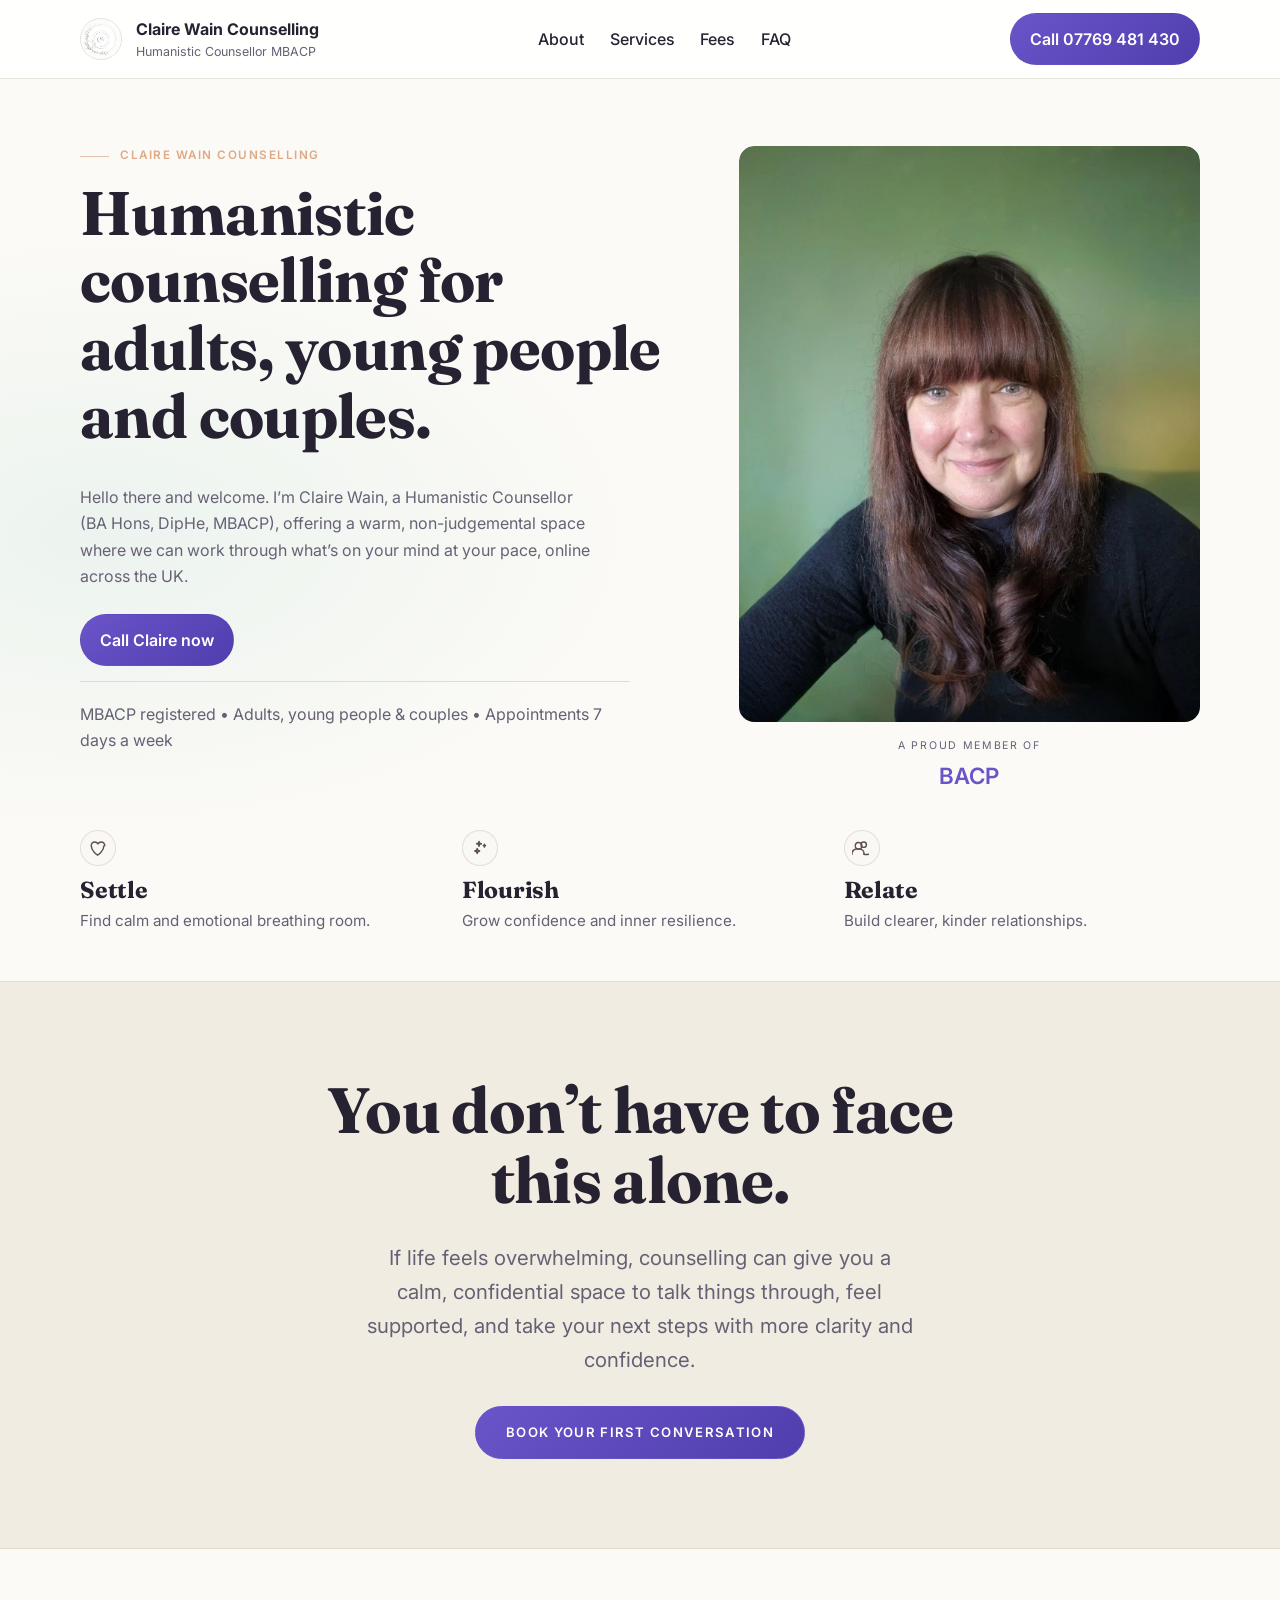
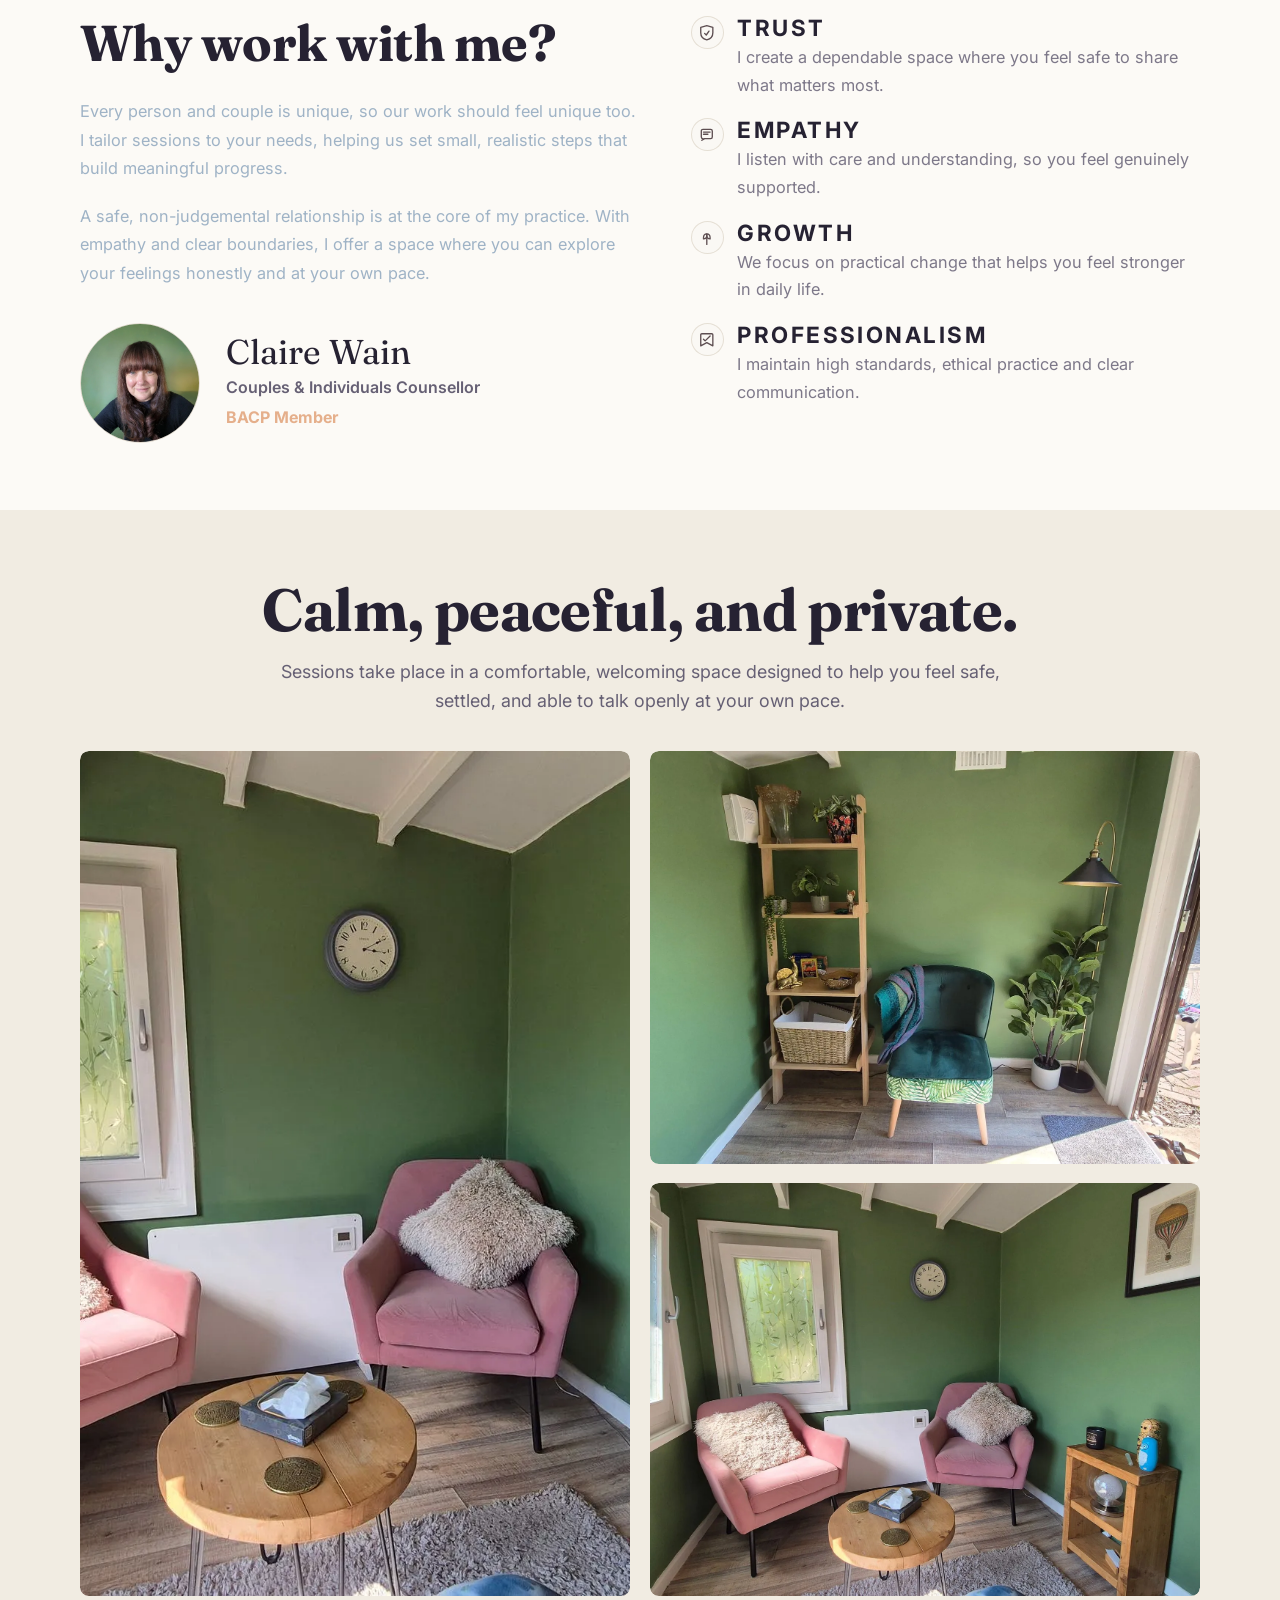
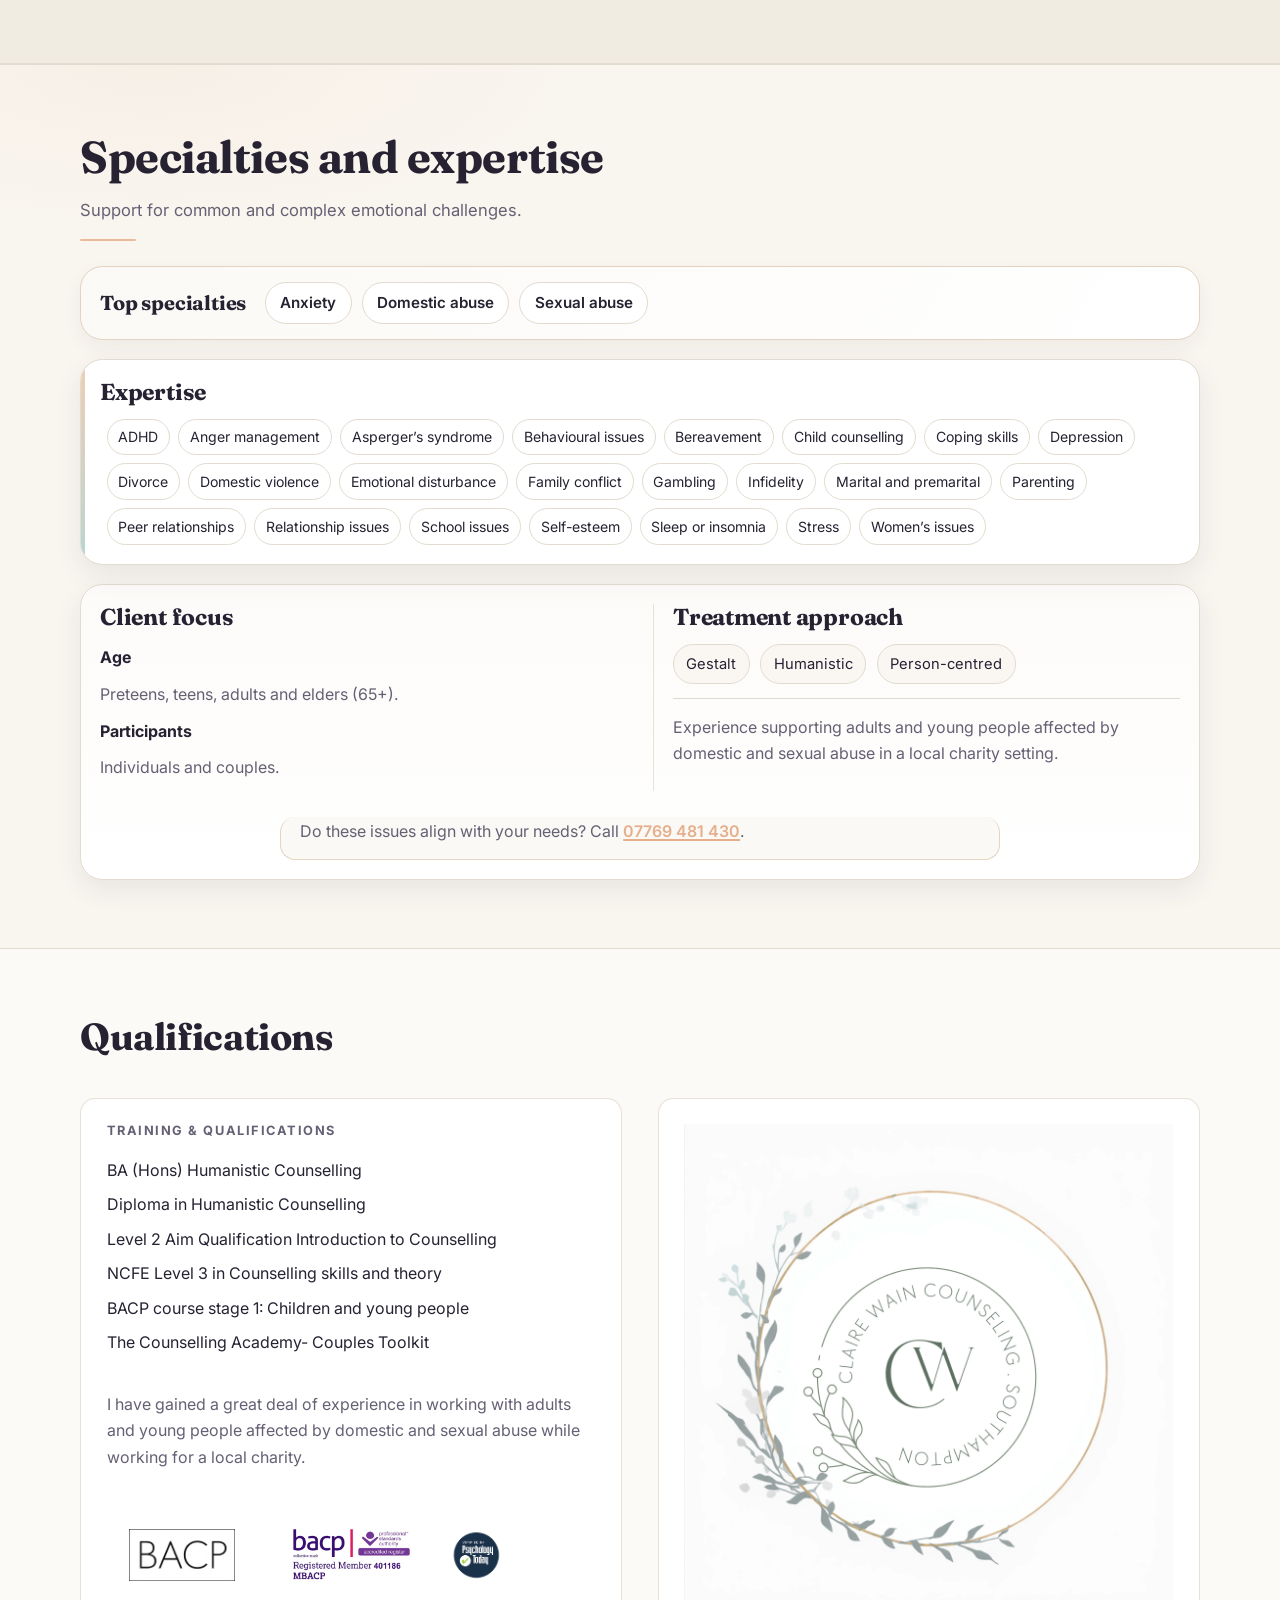
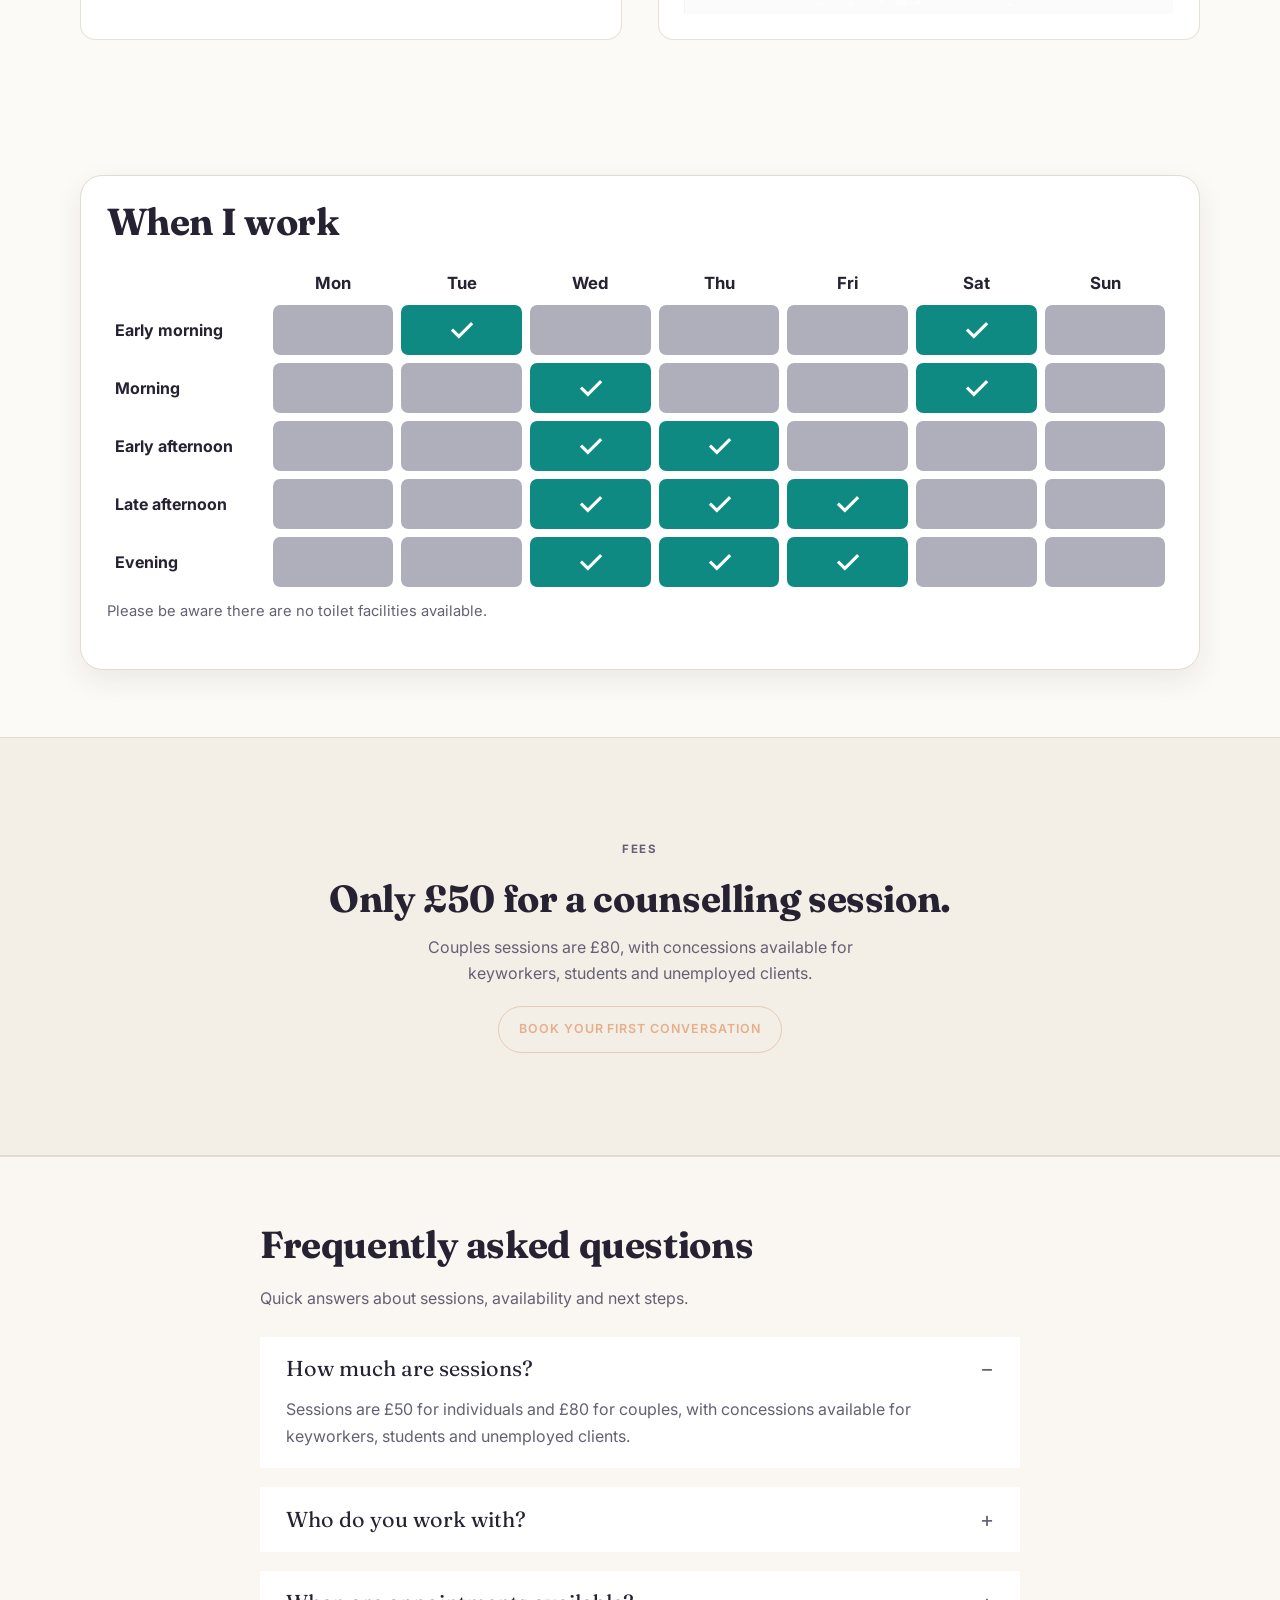
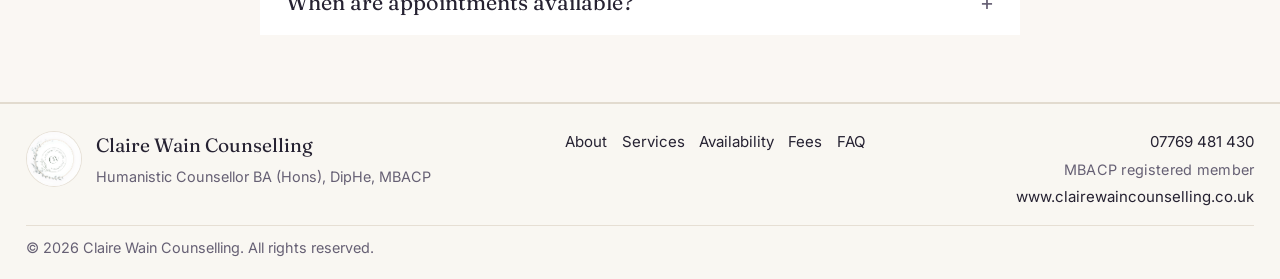
==== index.html @ 77586cdf "update" ====
<!doctype html>
<html lang="en-GB">
<head>
  <meta charset="UTF-8" />
  <meta name="viewport" content="width=device-width, initial-scale=1" />
  <title>Claire Wain Counselling | Humanistic Counsellor for Adults, Young People & Couples</title>
  <meta name="description" content="Professional humanistic counselling with Claire Wain MBACP. Support for anxiety, trauma, bereavement, relationships, domestic abuse, and young people. Call 07769 481 430." />
  <meta name="robots" content="index, follow, max-image-preview:large" />
  <link rel="canonical" href="https://www.clairewaincounselling.co.uk/" />
  <meta property="og:type" content="website" />
  <meta property="og:locale" content="en_GB" />
  <meta property="og:title" content="Claire Wain Counselling | Humanistic Counsellor" />
  <meta property="og:site_name" content="Claire Wain Counselling" />
  <meta property="og:description" content="Safe, compassionate counselling for individuals and couples. Flexible appointments available 7 days a week." />
  <meta property="og:url" content="https://www.clairewaincounselling.co.uk/" />
  <meta property="og:image" content="https://www.clairewaincounselling.co.uk/assets/images/claire-waine-counselling-logo.webp" />
  <meta property="og:image:secure_url" content="https://www.clairewaincounselling.co.uk/assets/images/claire-waine-counselling-logo.webp" />
  <meta property="og:image:type" content="image/webp" />
  <meta property="og:image:width" content="800" />
  <meta property="og:image:height" content="800" />
  <meta property="og:image:alt" content="Claire Wain Counselling logo" />
  <meta name="twitter:card" content="summary_large_image" />
  <meta name="twitter:title" content="Claire Wain Counselling | Humanistic Counsellor" />
  <meta name="twitter:description" content="Safe, compassionate counselling for individuals and couples. Flexible appointments available 7 days a week." />
  <meta name="twitter:image" content="https://www.clairewaincounselling.co.uk/assets/images/claire-waine-counselling-logo.webp" />
  <meta name="twitter:image:alt" content="Claire Wain Counselling logo" />
  <meta name="theme-color" content="#6a54c9" />
  <link rel="apple-touch-icon" sizes="180x180" href="assets/favicons/apple-touch-icon.png" />
  <link rel="icon" type="image/png" sizes="32x32" href="assets/favicons/favicon-32x32.png" />
  <link rel="icon" type="image/png" sizes="16x16" href="assets/favicons/favicon-16x16.png" />
  <link rel="icon" href="assets/favicons/favicon.ico" />
  <link rel="manifest" href="assets/favicons/site.webmanifest" />
  <link rel="preconnect" href="https://fonts.googleapis.com" />
  <link rel="preconnect" href="https://fonts.gstatic.com" crossorigin />
  <link href="https://fonts.googleapis.com/css2?family=Fraunces:opsz,wght@9..144,500;9..144,700&family=Inter:wght@400;500;600;700&display=swap" rel="stylesheet" />
  <link rel="stylesheet" href="styles.css?v=20260302-2" />
</head>
<body>
  <a class="skip-link" href="#main">Skip to content</a>

  <header class="site-header" id="top">
    <div class="container nav-wrap">
      <a class="brand" href="#top" aria-label="Claire Wain Counselling home">
        <img
          class="brand-mark brand-mark-image"
          src="assets/images/claire-waine-counselling-logo.webp"
          alt=""
          aria-hidden="true"
          width="42"
          height="42"
          loading="eager"
          decoding="async"
        />
        <span>
          <strong>Claire Wain Counselling</strong>
          <small>Humanistic Counsellor MBACP</small>
        </span>
      </a>

      <nav aria-label="Primary">
        <ul class="nav-list">
          <li><a href="#about">About</a></li>
          <li><a href="#services">Services</a></li>
          <li><a href="#fees">Fees</a></li>
          <li><a href="#faq">FAQ</a></li>
        </ul>
      </nav>

      <a class="btn btn-primary header-cta" href="tel:07769481430">Call 07769 481 430</a>
    </div>
  </header>

  <main id="main">
    <section class="hero">
      <div class="container">
        <div class="hero-shell">
          <div class="hero-content">
            <p class="hero-kicker">Claire Wain Counselling</p>
            <h1>Humanistic counselling for adults, young people and couples.</h1>
            <p class="hero-copy">
              <span class="hero-copy-full">Hello there and welcome. I’m Claire Wain, a Humanistic Counsellor (BA Hons, DipHe, MBACP),
              offering a warm, non-judgemental space where we can work through what’s on your mind at your pace, online across the UK.</span>
              <span class="hero-copy-mobile">Warm, non-judgemental counselling for adults, young people and couples, online across the UK.</span>
            </p>
            <div class="hero-cta">
              <a class="btn btn-primary" href="tel:07769481430">Call Claire now</a>
            </div>
            <p class="hero-summary">
              <span class="hero-summary-full">MBACP registered • Adults, young people & couples • Appointments 7 days a week</span>
              <span class="hero-summary-mobile">MBACP registered • Appointments 7 days a week</span>
            </p>
          </div>

          <aside class="hero-visual" aria-label="Counselling room">
            <img
              class="hero-bg-image"
              src="assets/images/claire-waine-counselling-headshot.webp"
              alt="Claire Wain, Humanistic Counsellor"
              width="720"
              height="900"
              loading="eager"
              fetchpriority="high"
            />
            <div class="hero-member">
              <p class="hero-member-label">A proud member of</p>
              <p class="hero-member-name">BACP</p>
            </div>
          </aside>
        </div>
        <ul class="hero-values" aria-label="Counselling outcomes">
          <li>
            <span class="value-icon" aria-hidden="true">
              <svg viewBox="0 0 24 24" role="presentation" focusable="false">
                <path d="M21 8.25c0-2.485-2.015-4.5-4.5-4.5-1.74 0-3.248.995-4 2.444A4.495 4.495 0 0 0 8.5 3.75C6.015 3.75 4 5.765 4 8.25c0 7.22 8 12 8 12s8-4.78 8-12Z" />
              </svg>
            </span>
            <h3>Settle</h3>
            <p>Find calm and emotional breathing room.</p>
          </li>
          <li>
            <span class="value-icon" aria-hidden="true">
              <svg viewBox="0 0 24 24" role="presentation" focusable="false">
                <path d="M9.813 15.904 9 18l-.813-2.096L6 15l2.187-.904L9 12l.813 2.096L12 15l-2.187.904Z" />
                <path d="M18.259 8.715 18 10l-.259-1.285L16.5 8.25l1.241-.465L18 6.5l.259 1.285L19.5 8.25l-1.241.465Z" />
                <path d="M11.25 3 12 5.25 14.25 6 12 6.75 11.25 9 10.5 6.75 8.25 6 10.5 5.25 11.25 3Z" />
              </svg>
            </span>
            <h3>Flourish</h3>
            <p>Grow confidence and inner resilience.</p>
          </li>
          <li>
            <span class="value-icon" aria-hidden="true">
              <svg viewBox="0 0 24 24" role="presentation" focusable="false">
                <path d="M15 19.128a9.3 9.3 0 0 0 2.625.372 9.3 9.3 0 0 0 2.965-.474" />
                <path d="M15 19.128v-.92a5.625 5.625 0 0 0-5.625-5.625H5.625A5.625 5.625 0 0 0 0 18.208v.92" />
                <path d="M8.25 12.583a4.125 4.125 0 1 0 0-8.25 4.125 4.125 0 0 0 0 8.25Z" />
                <path d="M18 7.125a3.375 3.375 0 1 0-6.75 0 3.375 3.375 0 0 0 6.75 0Z" />
              </svg>
            </span>
            <h3>Relate</h3>
            <p>Build clearer, kinder relationships.</p>
          </li>
        </ul>
      </div>
    </section>

    <section class="section section-cta" id="next-step" aria-label="Next step">
      <div class="container">
        <div class="cta-block">
          <h2>You don’t have to face this alone.</h2>
          <p>
            If life feels overwhelming, counselling can give you a calm, confidential space to talk things through,
            feel supported, and take your next steps with more clarity and confidence.
          </p>
          <a class="btn btn-secondary" href="tel:07769481430">Book your first conversation</a>
        </div>
      </div>
    </section>

    <section class="section" id="about">
      <div class="container about-work-grid">
        <article>
          <h2>Why work with me?</h2>
          <p>
            Every person and couple is unique, so our work should feel unique too. I tailor sessions to your needs,
            helping us set small, realistic steps that build meaningful progress.
          </p>
          <p>
            A safe, non-judgemental relationship is at the core of my practice. With empathy and clear boundaries,
            I offer a space where you can explore your feelings honestly and at your own pace.
          </p>

          <div class="about-signoff" aria-label="Claire Wain profile">
            <img
              src="assets/images/claire-waine-counselling-headshot.webp"
              alt="Claire Wain, Humanistic Counsellor"
              width="720"
              height="900"
              loading="lazy"
            />
            <div>
              <p class="about-signoff-name">Claire Wain</p>
              <p class="about-signoff-role">Couples & Individuals Counsellor</p>
              <p class="about-signoff-member">BACP Member</p>
            </div>
          </div>
        </article>

        <div class="about-values" aria-label="Counselling values">
          <article class="about-value-item">
            <span class="about-value-icon" aria-hidden="true">
              <svg viewBox="0 0 24 24" role="presentation" focusable="false">
                <path d="M9 12.75 11.25 15 15 9.75"/>
                <path d="M3.75 4.5 12 2.25 20.25 4.5V12c0 5.25-3.75 8.625-8.25 9.75-4.5-1.125-8.25-4.5-8.25-9.75V4.5Z"/>
              </svg>
            </span>
            <div>
              <h3>Trust</h3>
              <p>I create a dependable space where you feel safe to share what matters most.</p>
            </div>
          </article>

          <article class="about-value-item">
            <span class="about-value-icon" aria-hidden="true">
              <svg viewBox="0 0 24 24" role="presentation" focusable="false">
                <path d="M7.5 8.25h9m-9 3h6"/>
                <path d="M5.25 19.5 9 17.25h8.25A2.25 2.25 0 0 0 19.5 15V6.75A2.25 2.25 0 0 0 17.25 4.5H6.75A2.25 2.25 0 0 0 4.5 6.75V15A2.25 2.25 0 0 0 6.75 17.25"/>
              </svg>
            </span>
            <div>
              <h3>Empathy</h3>
              <p>I listen with care and understanding, so you feel genuinely supported.</p>
            </div>
          </article>

          <article class="about-value-item">
            <span class="about-value-icon" aria-hidden="true">
              <svg viewBox="0 0 24 24" role="presentation" focusable="false">
                <path d="M12 21V10.5"/>
                <path d="M7.5 13.5c3 0 4.5-2.25 4.5-4.5V6.75C9 6.75 7.5 9 7.5 12v1.5Z"/>
                <path d="M16.5 13.5c-3 0-4.5-2.25-4.5-4.5V6.75c3 0 4.5 2.25 4.5 5.25v1.5Z"/>
              </svg>
            </span>
            <div>
              <h3>Growth</h3>
              <p>We focus on practical change that helps you feel stronger in daily life.</p>
            </div>
          </article>

          <article class="about-value-item">
            <span class="about-value-icon" aria-hidden="true">
              <svg viewBox="0 0 24 24" role="presentation" focusable="false">
                <path d="M16.5 6.75 9.75 13.5 7.5 11.25"/>
                <path d="M5.25 3.75h13.5A1.5 1.5 0 0 1 20.25 5.25v15L12 15.75l-8.25 4.5v-15a1.5 1.5 0 0 1 1.5-1.5Z"/>
              </svg>
            </span>
            <div>
              <h3>Professionalism</h3>
              <p>I maintain high standards, ethical practice and clear communication.</p>
            </div>
          </article>
        </div>
      </div>
    </section>

    <section class="section section-room" id="room" aria-label="Counselling room">
      <div class="container">
        <div class="room-intro">
          <h2>Calm, peaceful, and private.</h2>
          <p>
            Sessions take place in a comfortable, welcoming space designed to help you feel safe, settled,
            and able to talk openly at your own pace.
          </p>
        </div>

        <div class="room-gallery" aria-label="Photos of the counselling room">
          <figure class="room-photo room-photo-large">
            <img
              src="assets/images/claire-wain-counselling-room-photo-1.webp"
              alt="Comfortable counselling sofa and side table"
              width="1200"
              height="900"
              loading="lazy"
            />
          </figure>

          <figure class="room-photo room-photo-top">
            <img
              src="assets/images/claire-wain-counselling-room-photo-2.webp"
              alt="Warm counselling room with soft lighting"
              width="1200"
              height="900"
              loading="lazy"
            />
          </figure>

          <figure class="room-photo room-photo-bottom">
            <img
              src="assets/images/claire-wain-counselling-room-photo-1.webp"
              alt="Calm counselling space focused on comfort and privacy"
              width="1200"
              height="900"
              loading="lazy"
            />
          </figure>
        </div>
      </div>
    </section>

    <section class="section section-alt" id="services">
      <div class="container">
        <div class="services-intro">
          <h2>Specialties and expertise</h2>
          <p class="section-lead">Support for common and complex emotional challenges.</p>
        </div>

        <article class="panel highlight specialties-strip">
          <h3>Top specialties</h3>
          <ul class="tag-grid" aria-label="Top specialties">
            <li>Anxiety</li>
            <li>Domestic abuse</li>
            <li>Sexual abuse</li>
          </ul>
        </article>

        <article class="panel expertise-panel">
          <h3>Expertise</h3>
          <ul class="tag-grid" aria-label="Areas of expertise">
            <li>ADHD</li><li>Anger management</li><li>Asperger’s syndrome</li><li>Behavioural issues</li><li>Bereavement</li><li>Child counselling</li>
            <li>Coping skills</li><li>Depression</li><li>Divorce</li><li>Domestic violence</li><li>Emotional disturbance</li><li>Family conflict</li>
            <li>Gambling</li><li>Infidelity</li><li>Marital and premarital</li><li>Parenting</li><li>Peer relationships</li><li>Relationship issues</li>
            <li>School issues</li><li>Self-esteem</li><li>Sleep or insomnia</li><li>Stress</li><li>Women’s issues</li>
          </ul>
        </article>

        <article class="panel practice-overview">
          <div class="practice-column practice-focus">
            <h3>Client focus</h3>
            <p><strong>Age</strong></p>
            <p>Preteens, teens, adults and elders (65+).</p>
            <p><strong>Participants</strong></p>
            <p>Individuals and couples.</p>
          </div>

          <div class="practice-column practice-approach">
            <h3>Treatment approach</h3>
            <ul class="approach-list">
              <li>Gestalt</li>
              <li>Humanistic</li>
              <li>Person-centred</li>
            </ul>
            <p class="service-experience">
              Experience supporting adults and young people affected by domestic and sexual abuse
              in a local charity setting.
            </p>
          </div>

          <p class="service-cta-line practice-cta">Do these issues align with your needs? Call <a href="tel:07769481430">07769 481 430</a>.</p>
        </article>
      </div>
    </section>

    <section class="section" id="credentials">
      <div class="container credentials-wrap">
        <div class="credentials-intro">
          <h2>Qualifications</h2>
        </div>

        <div class="credentials-grid">
          <div class="credentials-main">
            <article class="credentials-card">
              <h3>Training & qualifications</h3>
              <ul class="credential-list">
                <li>BA (Hons) Humanistic Counselling</li>
                <li>Diploma in Humanistic Counselling</li>
                <li>Level 2 Aim Qualification Introduction to Counselling</li>
                <li>NCFE Level 3 in Counselling skills and theory</li>
                <li>BACP course stage 1: Children and young people</li>
                <li>The Counselling Academy- Couples Toolkit</li>
              </ul>
              <p class="credentials-note">
                I have gained a great deal of experience in working with adults and young people affected by domestic
                and sexual abuse while working for a local charity.
              </p>
            </article>

            <article class="credentials-card memberships-card" aria-label="Membership credentials">
              <div class="membership-strip" aria-label="Member organisations">
                <span class="membership-logo-cell">
                  <img class="membership-logo" src="assets/images/bacp-logo.webp" alt="BACP organisation mark" width="280" height="90" loading="lazy" />
                </span>
                <span class="membership-logo-cell">
                  <img class="membership-logo" src="assets/images/bacp-registered-member.webp" alt="Accredited register membership organisation mark" width="280" height="90" loading="lazy" />
                </span>
                <span class="membership-logo-cell">
                  <img class="membership-logo membership-logo-pt" src="assets/images/psychology-today-verification.webp" alt="Psychology Today verification mark" width="280" height="90" loading="lazy" />
                </span>
              </div>
            </article>
          </div>

          <aside class="credentials-visual" aria-label="Claire Wain profile image">
            <img src="assets/images/claire-waine-counselling-logo.webp" alt="Claire Wain Counselling logo" width="800" height="800" loading="lazy" />
          </aside>
        </div>
      </div>
    </section>

    <section class="section" id="availability">
      <div class="container">
        <article class="panel availability-panel">
          <h2>When I work</h2>
          <div class="availability-wrap" aria-label="Weekly availability">
            <table class="availability-grid">
              <thead>
                <tr>
                  <th scope="col">&nbsp;</th>
                  <th scope="col">Mon</th>
                  <th scope="col">Tue</th>
                  <th scope="col">Wed</th>
                  <th scope="col">Thu</th>
                  <th scope="col">Fri</th>
                  <th scope="col">Sat</th>
                  <th scope="col">Sun</th>
                </tr>
              </thead>
              <tbody>
                <tr>
                  <th scope="row">Early morning</th>
                  <td class="slot-off"></td>
                  <td class="slot-on" aria-label="Tuesday early morning available">✓</td>
                  <td class="slot-off"></td>
                  <td class="slot-off"></td>
                  <td class="slot-off"></td>
                  <td class="slot-on" aria-label="Saturday early morning available">✓</td>
                  <td class="slot-off"></td>
                </tr>
                <tr>
                  <th scope="row">Morning</th>
                  <td class="slot-off"></td>
                  <td class="slot-off"></td>
                  <td class="slot-on" aria-label="Wednesday morning available">✓</td>
                  <td class="slot-off"></td>
                  <td class="slot-off"></td>
                  <td class="slot-on" aria-label="Saturday morning available">✓</td>
                  <td class="slot-off"></td>
                </tr>
                <tr>
                  <th scope="row">Early afternoon</th>
                  <td class="slot-off"></td>
                  <td class="slot-off"></td>
                  <td class="slot-on" aria-label="Wednesday early afternoon available">✓</td>
                  <td class="slot-on" aria-label="Thursday early afternoon available">✓</td>
                  <td class="slot-off"></td>
                  <td class="slot-off"></td>
                  <td class="slot-off"></td>
                </tr>
                <tr>
                  <th scope="row">Late afternoon</th>
                  <td class="slot-off"></td>
                  <td class="slot-off"></td>
                  <td class="slot-on" aria-label="Wednesday late afternoon available">✓</td>
                  <td class="slot-on" aria-label="Thursday late afternoon available">✓</td>
                  <td class="slot-on" aria-label="Friday late afternoon available">✓</td>
                  <td class="slot-off"></td>
                  <td class="slot-off"></td>
                </tr>
                <tr>
                  <th scope="row">Evening</th>
                  <td class="slot-off"></td>
                  <td class="slot-off"></td>
                  <td class="slot-on" aria-label="Wednesday evening available">✓</td>
                  <td class="slot-on" aria-label="Thursday evening available">✓</td>
                  <td class="slot-on" aria-label="Friday evening available">✓</td>
                  <td class="slot-off"></td>
                  <td class="slot-off"></td>
                </tr>
              </tbody>
            </table>
          </div>
          <p class="small-note">Please be aware there are no toilet facilities available.</p>
        </article>
      </div>
    </section>

    <section class="section section-fees-cta" id="fees">
      <div class="container">
        <div class="fees-cta-block">
          <p class="fees-cta-kicker">Fees</p>
          <h2>Only £50 for a counselling session.</h2>
          <p>Couples sessions are £80, with concessions available for keyworkers, students and unemployed clients.</p>
          <a class="btn btn-secondary" href="tel:07769481430">Book your first conversation</a>
        </div>
      </div>
    </section>

    <section class="section faq-section" id="faq" aria-label="Frequently asked questions">
      <div class="container narrow">
        <div class="faq-intro">
          <h2>Frequently asked questions</h2>
          <p class="section-lead">Quick answers about sessions, availability and next steps.</p>
        </div>
        <div class="faq-list">
          <details class="faq-item" open>
            <summary>How much are sessions?</summary>
            <p>Sessions are £50 for individuals and £80 for couples, with concessions available for keyworkers, students and unemployed clients.</p>
          </details>
          <details class="faq-item">
            <summary>Who do you work with?</summary>
            <p>I work with adults, young people and couples, supporting a wide range of issues including anxiety, trauma, relationship difficulties and bereavement.</p>
          </details>
          <details class="faq-item">
            <summary>When are appointments available?</summary>
            <p>Appointments are available Monday to Sunday, from early morning through to evening.</p>
          </details>
        </div>
      </div>
    </section>
  </main>

  <footer class="site-footer">
    <div class="container footer-wrap">
      <div class="footer-brand" itemscope itemtype="https://schema.org/Organization">
        <img
          class="footer-logo"
          src="assets/images/claire-waine-counselling-logo.webp"
          alt="Claire Wain Counselling logo"
          width="56"
          height="56"
          loading="lazy"
          decoding="async"
          itemprop="logo"
        />
        <div>
          <p class="footer-name" itemprop="name">Claire Wain Counselling</p>
          <p class="footer-tagline">Humanistic Counsellor BA (Hons), DipHe, MBACP</p>
        </div>
      </div>

      <nav class="footer-links" aria-label="Footer navigation">
        <a href="#about">About</a>
        <a href="#services">Services</a>
        <a href="#availability">Availability</a>
        <a href="#fees">Fees</a>
        <a href="#faq">FAQ</a>
      </nav>

      <div class="footer-contact">
        <p><a href="tel:07769481430">07769 481 430</a></p>
        <p class="footer-trust">MBACP registered member</p>
        <p><a href="https://www.clairewaincounselling.co.uk/">www.clairewaincounselling.co.uk</a></p>
      </div>

      <p class="footer-meta">© <span id="year"></span> Claire Wain Counselling. All rights reserved.</p>
    </div>
  </footer>

  <script type="application/ld+json">
  {
    "@context": "https://schema.org",
    "@type": "ProfessionalService",
    "@id": "https://www.clairewaincounselling.co.uk/#professional-service",
    "name": "Claire Wain Counselling",
    "description": "Humanistic counselling for adults, young people and couples.",
    "telephone": "+44 7769 481430",
    "url": "https://www.clairewaincounselling.co.uk/",
    "image": "https://www.clairewaincounselling.co.uk/assets/og-image.jpg",
    "logo": "https://www.clairewaincounselling.co.uk/assets/images/claire-waine-counselling-logo.webp",
    "serviceType": ["Humanistic counselling", "Couples therapy", "Young person's counselling"],
    "priceRange": "£50-£80",
    "areaServed": {
      "@type": "Country",
      "name": "United Kingdom"
    },
    "availableLanguage": "en-GB",
    "contactPoint": {
      "@type": "ContactPoint",
      "telephone": "+44 7769 481430",
      "contactType": "customer support",
      "availableLanguage": "en-GB"
    },
    "knowsAbout": [
      "Anxiety",
      "Domestic abuse",
      "Sexual abuse",
      "Relationship issues",
      "Bereavement",
      "Stress"
    ],
    "sameAs": [],
    "founder": {
      "@type": "Person",
      "name": "Claire Wain",
      "honorificSuffix": "MBACP"
    }
  }
  </script>

  <script type="application/ld+json">
  {
    "@context": "https://schema.org",
    "@type": "Organization",
    "@id": "https://www.clairewaincounselling.co.uk/#organization",
    "name": "Claire Wain Counselling",
    "url": "https://www.clairewaincounselling.co.uk/",
    "logo": "https://www.clairewaincounselling.co.uk/assets/images/claire-waine-counselling-logo.webp",
    "telephone": "+44 7769 481430"
  }
  </script>

  <script type="application/ld+json">
  {
    "@context": "https://schema.org",
    "@type": "WebSite",
    "@id": "https://www.clairewaincounselling.co.uk/#website",
    "url": "https://www.clairewaincounselling.co.uk/",
    "name": "Claire Wain Counselling",
    "inLanguage": "en-GB"
  }
  </script>

  <script type="application/ld+json">
  {
    "@context": "https://schema.org",
    "@type": "FAQPage",
    "mainEntity": [
      {
        "@type": "Question",
        "name": "How much are sessions?",
        "acceptedAnswer": {
          "@type": "Answer",
          "text": "Sessions are £50 for individuals and £80 for couples, with concessions available for keyworkers, students and unemployed clients."
        }
      },
      {
        "@type": "Question",
        "name": "Who do you work with?",
        "acceptedAnswer": {
          "@type": "Answer",
          "text": "Claire works with adults, young people and couples, supporting a wide range of issues including anxiety, trauma, relationship difficulties and bereavement."
        }
      },
      {
        "@type": "Question",
        "name": "When are appointments available?",
        "acceptedAnswer": {
          "@type": "Answer",
          "text": "Appointments are available Monday to Sunday, from early morning through to evening."
        }
      }
    ]
  }
  </script>

  <script src="script.js"></script>
</body>
</html>
---- styles.css ----
:root {
  --font-body: "Inter", system-ui, -apple-system, Segoe UI, Roboto, sans-serif;
  --font-heading: "Fraunces", Georgia, serif;

  --color-bg: #fcfaf6;
  --color-paper: #ffffff;
  --color-paper-soft: #f8f5ef;
  --color-soft-contrast: #f1ece2;
  --color-text: #262232;
  --color-muted: #666074;
  --color-primary: #ebbfa0;
  --color-primary-strong: #e5af8b;
  --color-accent: #0f8c84;
  --color-brand: #6a54c9;
  --color-brand-strong: #503ead;
  --color-border: #e2dbcf;

  --radius-sm: 0.55rem;
  --radius-md: 0.95rem;
  --radius-lg: 1.4rem;

  --space-1: 0.35rem;
  --space-2: 0.65rem;
  --space-3: 0.9rem;
  --space-4: 1.2rem;
  --space-5: 1.6rem;
  --space-6: 2.2rem;
  --space-7: 3rem;
  --space-8: 4.2rem;

  --container: min(1120px, 92vw);
  --shadow-soft: 0 10px 28px rgba(35, 31, 59, 0.08);
}

* {
  box-sizing: border-box;
}

html,
body {
  margin: 0;
  padding: 0;
}

body {
  font-family: var(--font-body);
  color: var(--color-text);
  background:
    radial-gradient(900px 500px at 85% -10%, rgba(158, 142, 255, 0.09), transparent 60%),
    radial-gradient(900px 500px at 8% 8%, rgba(45, 171, 157, 0.08), transparent 62%),
    var(--color-bg);
  line-height: 1.65;
}

img {
  max-width: 100%;
  display: block;
}

h1,
h2,
h3 {
  font-family: var(--font-heading);
  line-height: 1.1;
  letter-spacing: -0.01em;
  margin: 0 0 var(--space-4);
}

h1 {
  font-size: clamp(2.15rem, 4.8vw, 4.05rem);
}

h2 {
  font-size: clamp(1.55rem, 3.2vw, 2.35rem);
}

h3 {
  font-size: clamp(1.15rem, 2.15vw, 1.45rem);
}

p {
  margin: 0 0 var(--space-4);
}

a {
  color: var(--color-primary-strong);
}

.container {
  width: var(--container);
  margin-inline: auto;
}

.narrow {
  max-width: 76ch;
}

.skip-link {
  position: absolute;
  left: -1000px;
  top: var(--space-3);
  background: var(--color-text);
  color: #fff;
  padding: var(--space-2) var(--space-4);
  border-radius: var(--radius-sm);
}

.skip-link:focus {
  left: var(--space-4);
}

.site-header {
  position: sticky;
  top: 0;
  z-index: 40;
  backdrop-filter: blur(8px);
  background: color-mix(in srgb, #ffffff 90%, transparent);
  border-bottom: 1px solid color-mix(in srgb, var(--color-border) 75%, transparent);
}

.nav-wrap {
  min-height: 78px;
  display: flex;
  align-items: center;
  justify-content: space-between;
  gap: var(--space-4);
}

.brand {
  display: inline-flex;
  align-items: center;
  gap: var(--space-3);
  text-decoration: none;
  color: inherit;
}

.brand-mark {
  width: 42px;
  height: 42px;
  border-radius: 50%;
  display: block;
  object-fit: cover;
  flex-shrink: 0;
}

.brand-mark-image {
  border-radius: 50%;
  border: 1px solid color-mix(in srgb, var(--color-border) 80%, transparent);
  background: var(--color-paper);
}

.brand small {
  display: block;
  color: var(--color-muted);
  font-size: 0.78rem;
}

.nav-list {
  list-style: none;
  display: flex;
  gap: var(--space-5);
  margin: 0;
  padding: 0;
}

.nav-list a {
  color: var(--color-text);
  text-decoration: none;
  font-weight: 500;
}

.btn {
  display: inline-flex;
  align-items: center;
  justify-content: center;
  text-decoration: none;
  border-radius: 999px;
  border: 1px solid transparent;
  padding: 0.75rem 1.2rem;
  font-weight: 600;
  transition: transform .16s ease, box-shadow .16s ease, background-color .16s ease;
}

.btn:hover {
  transform: translateY(-1px);
  box-shadow: var(--shadow-soft);
}

.btn-primary {
  color: #fff;
  background: linear-gradient(140deg, var(--color-brand), var(--color-brand-strong));
}

.btn-secondary {
  color: var(--color-primary-strong);
  background: transparent;
  border-color: color-mix(in srgb, var(--color-primary) 60%, var(--color-border));
  text-transform: uppercase;
  letter-spacing: .08em;
  font-size: .78rem;
}

.btn-block {
  width: 100%;
}

.hero {
  padding: var(--space-8) 0 var(--space-7);
}

.hero-shell {
  display: grid;
  grid-template-columns: 1.15fr .85fr;
  gap: var(--space-6);
  align-items: start;
}

.hero-content {
  background: transparent;
  border: 0;
  border-radius: 0;
  padding: 0;
  box-shadow: none;
  display: grid;
  align-content: start;
  gap: var(--space-3);
}

.hero-kicker {
  display: inline-block;
  color: color-mix(in srgb, var(--color-primary-strong) 90%, #9d775d);
  text-transform: uppercase;
  letter-spacing: .13em;
  font-size: .73rem;
  font-weight: 600;
  position: relative;
  padding-left: 2.5rem;
  margin: 0;
}

.hero-kicker::before {
  content: "";
  position: absolute;
  left: 0;
  top: 50%;
  width: 1.8rem;
  height: 1px;
  background: color-mix(in srgb, var(--color-primary) 65%, #d8c8bb);
}

.hero-copy {
  max-width: 52ch;
  color: color-mix(in srgb, var(--color-muted) 92%, #7e7893);
  margin: 0;
}

.hero-copy-mobile,
.hero-summary-mobile {
  display: none;
}

.hero-cta {
  display: flex;
  flex-wrap: wrap;
  gap: var(--space-3);
  margin: var(--space-2) 0 0;
}

.hero-summary {
  margin: 0;
  padding-top: var(--space-4);
  border-top: 1px solid var(--color-border);
  color: var(--color-muted);
  max-width: 55ch;
}

.hero-visual {
  border-radius: var(--radius-md);
  overflow: hidden;
  border: 0;
  box-shadow: none;
  background: transparent;
}

.hero-bg-image {
  width: 100%;
  height: auto;
  min-height: 0;
  aspect-ratio: 4 / 5;
  object-fit: cover;
  border-radius: var(--radius-md);
}

.hero-member {
  padding-top: var(--space-3);
  text-align: center;
}

.hero-member-label {
  margin: 0;
  text-transform: uppercase;
  letter-spacing: .16em;
  font-size: .66rem;
  color: var(--color-muted);
}

.hero-member-name {
  margin: .25rem 0 0;
  font-size: 1.4rem;
  font-weight: 600;
  color: var(--color-brand);
}

.hero-values {
  list-style: none;
  margin: var(--space-6) 0 0;
  padding: 0;
  display: grid;
  grid-template-columns: repeat(3, minmax(0, 1fr));
  gap: var(--space-5);
}

.hero-values h3 {
  margin-bottom: var(--space-1);
}

.hero-values p {
  margin: 0;
  color: var(--color-muted);
  font-size: .95rem;
}

.value-icon {
  display: inline-flex;
  width: 2.25rem;
  height: 2.25rem;
  align-items: center;
  justify-content: center;
  color: color-mix(in srgb, var(--color-text) 72%, var(--color-primary));
  margin-bottom: var(--space-2);
  border-radius: 999px;
  background: color-mix(in srgb, var(--color-paper-soft) 68%, #fff);
  border: 1px solid color-mix(in srgb, var(--color-border) 84%, transparent);
}

.value-icon svg {
  width: 1.2rem;
  height: 1.2rem;
  fill: none;
  stroke: currentColor;
  stroke-width: 1.8;
  stroke-linecap: round;
  stroke-linejoin: round;
}

@media (max-width: 1100px) {
  .hero-shell {
    grid-template-columns: 1fr;
    gap: var(--space-5);
  }

  .hero-content,
  .hero-copy,
  .hero-summary {
    max-width: 100%;
  }

  .hero-visual {
    max-width: min(560px, 100%);
    margin-inline: auto;
  }

  .hero-values {
    grid-template-columns: 1fr;
    gap: var(--space-3);
  }

  .hero-values li {
    border-top: 1px solid var(--color-border);
    padding-top: var(--space-3);
  }
}

.section {
  padding: var(--space-8) 0;
}

.section-cta {
  background: var(--color-soft-contrast);
  border-top: 1px solid var(--color-border);
  border-bottom: 1px solid var(--color-border);
  padding-top: calc(var(--space-8) + 1.6rem);
  padding-bottom: calc(var(--space-8) + 1.35rem);
}

.section-cta .container {
  width: min(1280px, 96vw);
}

.cta-block {
  max-width: 1040px;
  margin-inline: auto;
  text-align: center;
}

.cta-block h2 {
  font-size: clamp(2rem, 5vw, 4.2rem);
  max-width: 15ch;
  margin-inline: auto;
  margin-bottom: var(--space-5);
}

.cta-block p {
  max-width: 42ch;
  margin-inline: auto;
  color: var(--color-muted);
  font-size: clamp(1.06rem, 1.6vw, 1.28rem);
  line-height: 1.65;
}

.cta-block .btn-secondary {
  margin-top: var(--space-2);
  padding: 0.92rem 1.9rem;
  font-size: 0.82rem;
  letter-spacing: .1em;
  border-width: 1.5px;
  color: #fff;
  background: linear-gradient(140deg, var(--color-brand), var(--color-brand-strong));
  border-color: color-mix(in srgb, var(--color-brand) 84%, var(--color-brand-strong));
}

.cta-block .btn-secondary:hover {
  background: linear-gradient(
    140deg,
    color-mix(in srgb, var(--color-brand) 88%, black),
    color-mix(in srgb, var(--color-brand-strong) 90%, black)
  );
}

.cta-block .btn-secondary:focus-visible {
  outline: 2px solid color-mix(in srgb, var(--color-brand) 45%, transparent);
  outline-offset: 2px;
}

.section-room {
  background: var(--color-soft-contrast);
  border-bottom: 1px solid var(--color-border);
}

.room-intro {
  max-width: 760px;
  margin: 0 auto var(--space-6);
  text-align: center;
}

.room-intro h2 {
  font-size: clamp(2rem, 4.8vw, 3.7rem);
  margin-bottom: var(--space-3);
}

.room-intro p {
  color: var(--color-muted);
  font-size: clamp(1rem, 1.4vw, 1.15rem);
  line-height: 1.65;
  margin: 0;
}

.room-gallery {
  display: grid;
  grid-template-columns: 1fr 1fr;
  grid-template-rows: repeat(2, minmax(220px, auto));
  gap: var(--space-4);
}

.room-photo {
  margin: 0;
  overflow: hidden;
  border-radius: var(--radius-sm);
}

.room-photo img {
  width: 100%;
  height: 100%;
  object-fit: cover;
  border-radius: var(--radius-sm);
}

.room-photo-large {
  grid-row: span 2;
}

.room-photo-large img {
  min-height: 560px;
}

.room-photo-top img {
  min-height: 270px;
}

.room-photo-bottom img {
  min-height: 270px;
  object-position: center 72%;
}

.section-alt {
  background: color-mix(in srgb, var(--color-paper-soft) 92%, #fff);
  border-top: 1px solid var(--color-border);
  border-bottom: 1px solid var(--color-border);
}

.section-lead {
  color: var(--color-muted);
  margin-bottom: var(--space-5);
}

.about-work-grid {
  display: grid;
  grid-template-columns: 1.05fr .95fr;
  gap: var(--space-7);
  align-items: start;
}

.about-work-grid > article > h2 {
  font-size: clamp(2rem, 4vw, 3.15rem);
  margin-bottom: var(--space-5);
}

.about-work-grid > article > p {
  color: #9fb3c6;
  font-size: 1.02rem;
  line-height: 1.75;
}

.about-signoff {
  margin-top: var(--space-6);
  display: flex;
  align-items: center;
  gap: var(--space-5);
}

.about-signoff img {
  width: 120px;
  height: 120px;
  border-radius: 50%;
  object-fit: cover;
  border: 1px solid var(--color-border);
}

.about-signoff-name {
  margin: 0;
  font-family: var(--font-heading);
  font-size: 2.15rem;
  line-height: 1;
}

.about-signoff-role {
  margin: .25rem 0;
  color: var(--color-muted);
  font-weight: 600;
}

.about-signoff-member {
  margin: 0;
  color: var(--color-primary-strong);
  font-weight: 700;
}

.about-values {
  display: grid;
  gap: var(--space-4);
}

.about-value-item {
  display: grid;
  grid-template-columns: 2rem 1fr;
  gap: var(--space-3);
  align-items: start;
}

.about-value-item h3 {
  margin: 0 0 .2rem;
  text-transform: uppercase;
  letter-spacing: .11em;
  font-family: var(--font-body);
  font-size: 1.4rem;
  font-weight: 700;
  color: var(--color-text);
}

.about-value-item p {
  margin: 0;
  color: color-mix(in srgb, var(--color-muted) 85%, var(--color-paper));
  font-size: 1.02rem;
  line-height: 1.7;
}

.about-value-icon {
  width: 2.05rem;
  height: 2.05rem;
  color: color-mix(in srgb, var(--color-text) 72%, var(--color-primary));
  margin-top: 0;
  border-radius: 999px;
  background: color-mix(in srgb, var(--color-paper-soft) 68%, #fff);
  border: 1px solid color-mix(in srgb, var(--color-border) 84%, transparent);
  display: inline-flex;
  align-items: center;
  justify-content: center;
}

.about-value-icon svg {
  width: 1.1rem;
  height: 1.1rem;
  fill: none;
  stroke: currentColor;
  stroke-width: 1.8;
  stroke-linecap: round;
  stroke-linejoin: round;
}

.about-grid,
.two-col,
.contact-wrap {
  display: grid;
  grid-template-columns: repeat(2, minmax(0, 1fr));
  gap: var(--space-5);
}

.about-profile {
  margin: 0;
}

.about-profile img {
  width: 100%;
  aspect-ratio: 4 / 5;
  object-fit: cover;
  border-radius: var(--radius-lg);
  border: 1px solid var(--color-border);
  box-shadow: var(--shadow-soft);
}

.space-gallery {
  margin-top: var(--space-5);
}

.space-gallery figure {
  margin: 0;
}

.space-gallery img {
  width: 100%;
  aspect-ratio: 16 / 9;
  object-fit: cover;
  border-radius: var(--radius-md);
  border: 1px solid var(--color-border);
  box-shadow: var(--shadow-soft);
}

.tag-grid {
  list-style: none;
  display: flex;
  flex-wrap: wrap;
  gap: var(--space-2);
  margin: 0 0 var(--space-6);
  padding: 0;
}

.tag-grid li {
  background: #fff;
  border: 1px solid var(--color-border);
  border-radius: 999px;
  padding: .42rem .78rem;
  font-size: .92rem;
}

#services .panel {
  padding: var(--space-4);
}

#services {
  position: relative;
}

#services::before {
  content: "";
  position: absolute;
  inset: 0 0 auto;
  height: 180px;
  background: radial-gradient(640px 240px at 12% 0%, color-mix(in srgb, var(--color-primary) 12%, transparent), transparent 74%);
  pointer-events: none;
}

.services-intro {
  position: relative;
  max-width: 62ch;
  margin-bottom: var(--space-5);
}

#services h2 {
  font-size: clamp(1.9rem, 3.6vw, 2.8rem);
  margin-bottom: var(--space-3);
}

#services .section-lead {
  max-width: 52ch;
  font-size: 1.04rem;
  line-height: 1.75;
  margin-bottom: 0;
}

.services-intro::after {
  content: "";
  display: block;
  width: 56px;
  height: 1.5px;
  border-radius: 999px;
  margin-top: var(--space-3);
  background: color-mix(in srgb, var(--color-primary) 78%, var(--color-primary-strong));
}

#services .panel h3 {
  margin-bottom: var(--space-3);
}

#services .tag-grid {
  margin: 0;
}

#services .specialties-strip {
  display: flex;
  align-items: center;
  gap: var(--space-4);
  padding: var(--space-3) var(--space-4);
  border-color: color-mix(in srgb, var(--color-primary) 34%, var(--color-border));
  background:
    linear-gradient(120deg, color-mix(in srgb, var(--color-paper-soft) 58%, #fff), var(--color-paper));
  box-shadow: 0 8px 20px rgba(35, 31, 59, 0.05);
}

#services .specialties-strip h3 {
  margin: 0;
  white-space: nowrap;
  font-size: 1.26rem;
}

#services .specialties-strip .tag-grid {
  flex: 1;
}

#services .specialties-strip .tag-grid li {
  font-size: .95rem;
  font-weight: 600;
  padding: .48rem .88rem;
}

.expertise-panel {
  position: relative;
  overflow: hidden;
}

.expertise-panel::before {
  content: "";
  position: absolute;
  inset: 0 auto 0 0;
  width: 4px;
  background: linear-gradient(180deg, color-mix(in srgb, var(--color-primary) 78%, #fff), color-mix(in srgb, var(--color-accent) 36%, transparent));
}

.expertise-panel .tag-grid {
  padding-left: .4rem;
  gap: .5rem;
}

.expertise-panel h3,
.practice-column h3 {
  font-size: clamp(1.22rem, 1.8vw, 1.45rem);
}

.expertise-panel .tag-grid li {
  font-size: .88rem;
  padding: .36rem .68rem;
}

.panel,
.enquiry-form {
  background: var(--color-paper);
  border: 1px solid var(--color-border);
  border-radius: var(--radius-lg);
  padding: var(--space-5);
  box-shadow: var(--shadow-soft);
}

.panel + .panel {
  margin-top: var(--space-4);
}

.practice-overview {
  margin-top: var(--space-4);
  display: grid;
  grid-template-columns: repeat(2, minmax(0, 1fr));
  grid-template-areas:
    "focus approach"
    "cta cta";
  gap: var(--space-5);
  background:
    linear-gradient(180deg, color-mix(in srgb, var(--color-paper-soft) 40%, #fff), var(--color-paper));
}

.practice-focus {
  grid-area: focus;
  padding-right: var(--space-2);
}

.practice-approach {
  grid-area: approach;
  padding-left: var(--space-4);
  border-left: 1px solid color-mix(in srgb, var(--color-border) 80%, transparent);
}

.practice-cta {
  grid-area: cta;
  justify-self: center;
  width: min(72ch, calc(100% - (var(--space-4) * 2)));
  margin-inline: auto;
  text-align: left;
  background: color-mix(in srgb, var(--color-paper-soft) 62%, #fff);
  border: 1px solid color-mix(in srgb, var(--color-primary) 26%, var(--color-border));
  border-radius: var(--radius-md);
  padding: var(--space-3) var(--space-4);
}

.practice-column h3 {
  margin-bottom: var(--space-3);
}

.practice-column p {
  margin-bottom: var(--space-2);
  color: var(--color-muted);
}

.practice-column p strong {
  color: var(--color-text);
}

.service-cta-line {
  margin: 0;
  color: var(--color-muted);
  line-height: 1.75;
  padding-top: 0;
  border-top: 0;
}

.service-cta-line a {
  font-weight: 600;
  text-decoration-thickness: 1.5px;
  text-underline-offset: 2px;
}

.approach-list {
  list-style: none;
  margin: 0;
  padding: 0;
  display: flex;
  flex-wrap: wrap;
  gap: var(--space-2);
}

.approach-list li {
  border: 1px solid var(--color-border);
  border-radius: 999px;
  background: color-mix(in srgb, var(--color-paper-soft) 78%, #fff);
  padding: .42rem .78rem;
  font-size: .92rem;
}

.service-experience {
  margin: var(--space-3) 0 0;
  padding-top: var(--space-3);
  border-top: 1px solid var(--color-border);
  color: var(--color-muted);
}

#credentials {
  background: transparent;
  border-top: 0;
  border-bottom: 0;
}

.credentials-wrap {
  display: grid;
  gap: var(--space-6);
}

.credentials-grid {
  display: grid;
  grid-template-columns: repeat(2, minmax(0, 1fr));
  gap: var(--space-6);
  align-items: stretch;
}

.credentials-main {
  display: grid;
  gap: var(--space-5);
  height: 100%;
  border: 1px solid color-mix(in srgb, var(--color-border) 82%, transparent);
  border-radius: var(--radius-md);
  padding: var(--space-5);
  background: color-mix(in srgb, var(--color-paper) 94%, #fff);
}

.credentials-intro {
  max-width: 58ch;
}

.credentials-intro h2 {
  margin-bottom: var(--space-1);
}

.credentials-intro .section-lead {
  margin: 0 0 var(--space-2);
  font-size: .98rem;
  color: var(--color-muted);
}

.credentials-meta {
  margin: 0;
  display: inline-block;
}

.credentials-meta img {
  width: min(170px, 100%);
  height: auto;
  border-radius: .4rem;
}

.credentials-card {
  display: grid;
  align-content: start;
  gap: var(--space-4);
  padding: 0;
  border: 0;
  background: transparent;
  box-shadow: none;
  max-width: none;
}

.credentials-card h3 {
  margin: 0;
  font-size: .8rem;
  letter-spacing: .12em;
  text-transform: uppercase;
  font-family: var(--font-body);
  color: var(--color-muted);
}

.credential-list {
  list-style: none;
  margin: 0;
  padding: 0;
  display: grid;
  gap: .58rem;
  max-width: 56ch;
}

.credential-list li {
  position: relative;
  padding-left: 0;
  line-height: 1.58;
}

.credential-list li::before {
  content: none;
}

.credentials-note {
  margin: var(--space-1) 0 0;
  padding-top: var(--space-2);
  border-top: 0;
  color: var(--color-muted);
  max-width: 62ch;
}

.memberships-card {
  padding-left: 0;
  border-left: 0;
  gap: var(--space-3);
  margin-top: 0;
  padding-top: 0;
  border-top: 0;
}

.credentials-visual {
  margin: 0;
  height: 100%;
  border: 1px solid color-mix(in srgb, var(--color-border) 82%, transparent);
  border-radius: var(--radius-md);
  overflow: hidden;
  background: color-mix(in srgb, var(--color-paper) 94%, #fff);
}

.credentials-visual img {
  width: 100%;
  height: 100%;
  min-height: 100%;
  object-fit: contain;
  object-position: center;
  padding: var(--space-5);
}

.membership-strip {
  display: grid;
  grid-template-columns: repeat(3, minmax(0, 1fr));
  align-items: center;
  justify-items: center;
  column-gap: clamp(.45rem, 2vw, 1.1rem);
  width: 100%;
  margin-inline: auto;
}

.membership-logo-cell {
  width: 100%;
  min-height: 68px;
  display: grid;
  place-items: center;
}

.membership-logo {
  width: clamp(92px, 26vw, 180px);
  max-width: 100%;
  height: clamp(34px, 9vw, 52px);
  object-fit: contain;
  object-position: center;
  opacity: .95;
}

.membership-logo-pt {
  width: clamp(42px, 13vw, 64px);
  height: clamp(42px, 13vw, 64px);
  object-fit: cover;
  object-position: center;
}

.check-list,
.contact-list {
  margin: 0;
  padding-left: 1.1rem;
}

.price {
  font-family: var(--font-heading);
  font-size: clamp(1.85rem, 3.2vw, 2.5rem);
}

.highlight {
  border-color: color-mix(in srgb, var(--color-primary) 40%, var(--color-border));
}

.mini-grid {
  list-style: none;
  margin: var(--space-4) 0;
  padding: 0;
  display: grid;
  grid-template-columns: repeat(2, minmax(0, 1fr));
  gap: var(--space-2);
}

.mini-grid li {
  border: 1px solid var(--color-border);
  border-radius: var(--radius-sm);
  background: #fff;
  padding: .5rem .66rem;
}

.availability-wrap {
  overflow-x: auto;
  padding-bottom: .25rem;
}

.availability-panel {
  padding: var(--space-5);
}

.availability-grid {
  border-collapse: separate;
  border-spacing: .55rem .55rem;
  width: 100%;
  min-width: 640px;
}

.availability-grid th,
.availability-grid td {
  padding: 0;
}

.availability-grid thead th {
  text-align: center;
  font-weight: 700;
  color: var(--color-text);
  font-size: 1.05rem;
}

.availability-grid thead th:first-child {
  text-align: left;
  width: 150px;
}

.availability-grid tbody th {
  text-align: left;
  font-size: 1rem;
  font-weight: 700;
  line-height: 1.18;
  color: var(--color-text);
  width: 150px;
}

.availability-grid td {
  min-width: 76px;
  height: 50px;
  border-radius: .45rem;
  text-align: center;
  vertical-align: middle;
  font-size: 2rem;
  line-height: 1;
  font-weight: 500;
}

.availability-grid .slot-off {
  background: color-mix(in srgb, var(--color-muted) 35%, #d5d9df);
  color: transparent;
}

.availability-grid .slot-on {
  background: color-mix(in srgb, var(--color-accent) 88%, #0b7c73);
  color: #fff;
}

.section-fees-cta {
  background: color-mix(in srgb, var(--color-soft-contrast) 86%, #fff);
  border-top: 1px solid var(--color-border);
  border-bottom: 1px solid var(--color-border);
}

.fees-cta-block {
  max-width: 760px;
  margin-inline: auto;
  text-align: center;
  padding: var(--space-6) 0;
}

.fees-cta-kicker {
  margin: 0 0 var(--space-2);
  text-transform: uppercase;
  letter-spacing: .14em;
  font-size: .72rem;
  color: color-mix(in srgb, var(--color-primary-strong) 88%, #9d775d);
  font-weight: 700;
}

.fees-cta-block h2 {
  margin-bottom: var(--space-3);
}

.fees-cta-block p {
  margin: 0 auto var(--space-4);
  max-width: 52ch;
  color: var(--color-muted);
}

.small-note {
  color: var(--color-muted);
  font-size: .92rem;
}

.faq-section {
  background: color-mix(in srgb, var(--color-paper-soft) 78%, #fff);
  border-top: 1px solid var(--color-border);
  border-bottom: 1px solid var(--color-border);
}

.faq-intro {
  margin-bottom: var(--space-5);
}

.faq-intro .section-lead {
  margin: 0;
  max-width: 52ch;
}

.faq-list {
  display: grid;
  gap: var(--space-4);
}

.faq-item {
  padding: var(--space-4) var(--space-5);
  border-color: color-mix(in srgb, var(--color-border) 85%, transparent);
  box-shadow: none;
  background: #fff;
}

.faq-item summary {
  list-style: none;
  cursor: pointer;
  font-family: var(--font-heading);
  font-size: clamp(1.12rem, 1.8vw, 1.35rem);
  line-height: 1.2;
  color: var(--color-text);
  display: flex;
  align-items: center;
  justify-content: space-between;
  gap: var(--space-3);
}

.faq-item summary::-webkit-details-marker {
  display: none;
}

.faq-item summary::after {
  content: "+";
  font-family: var(--font-body);
  font-size: 1.35rem;
  line-height: 1;
  color: var(--color-muted);
}

.faq-item[open] summary::after {
  content: "−";
}

.faq-item p {
  margin: var(--space-3) 0 0;
  color: var(--color-muted);
}

.site-footer {
  background: color-mix(in srgb, var(--color-paper-soft) 82%, #fff);
  color: var(--color-text);
  border-top: 1px solid var(--color-border);
  padding: var(--space-5) 0 var(--space-4);
}

.site-footer .container {
  width: min(1280px, 96vw);
}

.site-footer a {
  color: var(--color-text);
  text-decoration: none;
}

.footer-wrap {
  display: grid;
  grid-template-columns: minmax(0, 1.3fr) minmax(0, 1fr) minmax(0, .9fr);
  grid-template-areas:
    "brand links contact"
    "meta meta meta";
  align-items: start;
  column-gap: var(--space-5);
  gap: var(--space-3);
}

.footer-brand {
  grid-area: brand;
  display: flex;
  align-items: center;
  gap: var(--space-3);
  width: 100%;
}

.footer-logo {
  width: 56px;
  height: 56px;
  border-radius: 50%;
  object-fit: cover;
  border: 1px solid color-mix(in srgb, var(--color-border) 82%, transparent);
  background: var(--color-paper);
}

.footer-name {
  margin: 0;
  font-family: var(--font-heading);
  font-size: 1.2rem;
}

.footer-tagline {
  margin: .24rem 0 0;
  color: var(--color-muted);
  font-size: .9rem;
}

.footer-links {
  grid-area: links;
  display: flex;
  flex-wrap: wrap;
  gap: .35rem .9rem;
  justify-content: center;
  width: 100%;
}

.footer-links a,
.footer-contact a {
  color: var(--color-text);
  font-size: .94rem;
}

.footer-links a:hover,
.footer-contact a:hover {
  color: var(--color-brand);
  text-decoration: underline;
  text-underline-offset: 0.16em;
  text-decoration-thickness: 1.2px;
}

.footer-contact {
  grid-area: contact;
  display: grid;
  gap: .22rem;
  justify-self: end;
  text-align: right;
  width: 100%;
}

.footer-contact p,
.footer-meta {
  margin: 0;
  color: var(--color-muted);
  font-size: .9rem;
}

.footer-trust {
  color: color-mix(in srgb, var(--color-brand) 52%, var(--color-muted));
  font-size: .84rem;
  letter-spacing: .02em;
}

.footer-meta {
  grid-area: meta;
  padding-top: var(--space-2);
  border-top: 1px solid color-mix(in srgb, var(--color-border) 82%, transparent);
}

@media (max-width: 980px) {
  .nav-list {
    display: none;
  }

  .header-cta {
    display: none;
  }

  .brand small {
    display: none;
  }

  .brand strong {
    font-size: .95rem;
  }

  .footer-logo {
    width: 54px;
    height: 54px;
  }

  .footer-wrap {
    grid-template-columns: 1fr;
    grid-template-areas:
      "brand"
      "links"
      "contact"
      "meta";
    justify-items: center;
    text-align: center;
    gap: var(--space-3);
  }

  .footer-brand {
    flex-direction: column;
    align-items: center;
    justify-content: center;
    gap: var(--space-2);
  }

  .footer-brand > div {
    text-align: center;
  }

  .footer-links {
    gap: .32rem .75rem;
    justify-content: center;
  }

  .footer-contact {
    justify-self: center;
    text-align: center;
  }

  .hero-shell,
  .about-work-grid,
  .about-grid,
  .two-col,
  .contact-wrap {
    grid-template-columns: 1fr;
  }

  .room-gallery {
    grid-template-columns: 1fr;
    grid-template-rows: auto;
  }

  .room-photo-large {
    grid-row: auto;
  }

  .room-photo-large img,
  .room-photo-top img,
  .room-photo-bottom img {
    min-height: 0;
    aspect-ratio: 16 / 10;
  }

  .room-photo-large img {
    aspect-ratio: 4 / 5;
  }

  .about-signoff-name {
    font-size: 1.75rem;
  }

  .hero-bg-image {
    max-height: none;
    aspect-ratio: 4 / 3;
  }

  .hero-values {
    margin-top: var(--space-5);
  }

  .memberships-card {
    padding-left: 0;
    border-left: 0;
    border-top: 0;
    padding-top: var(--space-3);
  }

  .credentials-grid {
    grid-template-columns: 1fr;
    gap: var(--space-5);
  }

  .credentials-main {
    gap: var(--space-4);
    padding: var(--space-4);
  }

  .credential-list {
    max-width: 100%;
  }

  .credentials-visual {
    max-width: 100%;
    width: 100%;
  }

  .membership-strip {
    column-gap: clamp(.4rem, 1.8vw, .9rem);
  }
}

@media (min-width: 981px) {
  .membership-strip {
    justify-items: start;
    margin-inline: 0;
  }

  .membership-logo-cell {
    place-items: center start;
  }

}

@media (max-width: 640px) {
  :root {
    --space-8: 3.1rem;
    --space-7: 2.2rem;
  }

  .nav-wrap {
    min-height: 64px;
  }

  .hero {
    padding-top: var(--space-4);
    padding-bottom: var(--space-5);
  }

  .hero-shell {
    gap: var(--space-3);
  }

  .hero-visual {
    order: -1;
  }

  .hero h1 {
    font-size: clamp(1.62rem, 8.4vw, 2.05rem);
    margin-bottom: var(--space-2);
  }

  .hero-kicker {
    display: none;
  }

  .hero-kicker::before {
    width: 1.45rem;
  }

  .hero-copy {
    font-size: .94rem;
    line-height: 1.6;
  }

  .hero-copy-full,
  .hero-summary-full {
    display: none;
  }

  .hero-copy-mobile,
  .hero-summary-mobile {
    display: inline;
  }

  .hero-cta .btn {
    width: auto;
    align-self: flex-start;
    justify-content: center;
    text-align: center;
  }

  .hero-cta {
    flex-direction: column;
    margin: var(--space-3) 0 0;
  }

  .hero-summary {
    font-size: .88rem;
    padding-top: var(--space-2);
  }

  .hero-visual {
    margin-inline: 0;
    width: 100%;
    max-width: 100%;
  }

  .hero-bg-image {
    aspect-ratio: 5 / 4;
    object-position: center 24%;
  }

  .hero-member-label {
    font-size: .62rem;
    letter-spacing: .14em;
  }

  .hero-member-name {
    font-size: 1.1rem;
  }

  .hero-member {
    text-align: left;
  }

  .hero-values {
    display: none;
  }

  .section-cta {
    padding-top: calc(var(--space-7) + .35rem);
    padding-bottom: calc(var(--space-7) + .2rem);
  }

  .cta-block h2 {
    max-width: 12ch;
  }

  .cta-block p {
    max-width: 30ch;
    font-size: .98rem;
  }

  .cta-block .btn-secondary {
    padding: 0.82rem 1.45rem;
  }

  .about-signoff {
    align-items: flex-start;
    gap: var(--space-3);
  }

  .about-signoff img {
    width: 86px;
    height: 86px;
  }

  .about-value-item h3 {
    font-size: 1rem;
  }

  .about-value-item p {
    font-size: .93rem;
  }

  .value-icon {
    width: 1.5rem;
    height: 1.5rem;
  }

  .service-cta-line,
  .service-experience {
    font-size: .94rem;
  }

  .practice-overview {
    grid-template-columns: 1fr;
    grid-template-areas:
      "focus"
      "approach"
      "cta";
    gap: var(--space-4);
  }

  .practice-focus {
    padding-right: 0;
  }

  .practice-approach {
    padding-left: 0;
    border-left: 0;
  }

  .practice-cta {
    justify-self: stretch;
    width: 100%;
    text-align: left;
    max-width: 100%;
    margin-inline: 0;
    padding: var(--space-3);
  }

  .practice-column p {
    margin-bottom: var(--space-2);
  }

  #services h2 {
    font-size: clamp(1.62rem, 8vw, 2rem);
  }

  #services .section-lead {
    font-size: .96rem;
    line-height: 1.65;
  }

  #services .specialties-strip .tag-grid li {
    font-size: .9rem;
    padding: .4rem .72rem;
  }

  .expertise-panel .tag-grid li {
    font-size: .86rem;
  }

  .credentials-card {
    padding: 0;
    gap: var(--space-3);
  }

  .credentials-wrap {
    gap: var(--space-5);
  }

  .credentials-visual {
    max-width: 100%;
    width: 100%;
  }

  .membership-strip {
    column-gap: clamp(.35rem, 1.6vw, .7rem);
  }

  .memberships-card {
    padding-top: var(--space-3);
    gap: var(--space-3);
  }

  .availability-panel {
    padding: var(--space-4);
  }

  .fees-cta-block {
    padding: var(--space-5) 0;
  }

  .availability-grid {
    border-spacing: .45rem .45rem;
    min-width: 600px;
  }

  .availability-grid thead th {
    font-size: .96rem;
  }

  .availability-grid tbody th {
    font-size: .9rem;
    width: 132px;
  }

  .availability-grid td {
    min-width: 68px;
    height: 44px;
    font-size: 1.6rem;
  }

  #services .panel {
    padding: var(--space-4);
  }

  #services .specialties-strip {
    display: grid;
    gap: var(--space-2);
    padding: var(--space-2) var(--space-3);
  }

  #services .specialties-strip h3 {
    white-space: normal;
    font-size: 1.08rem;
  }

  .services-intro {
    margin-bottom: var(--space-4);
  }
}

@media (max-width: 640px) and (max-height: 780px) {
  .hero {
    padding-top: var(--space-3);
    padding-bottom: var(--space-4);
  }

  .hero-shell {
    gap: var(--space-2);
  }

  .hero-visual {
    width: 100%;
    max-width: 100%;
  }

  .hero-member {
    padding-top: var(--space-2);
  }

  .hero h1 {
    font-size: clamp(1.5rem, 7.8vw, 1.9rem);
  }

  .hero-copy {
    font-size: .9rem;
  }

  .hero-cta .btn {
    padding: .66rem 1rem;
  }
}
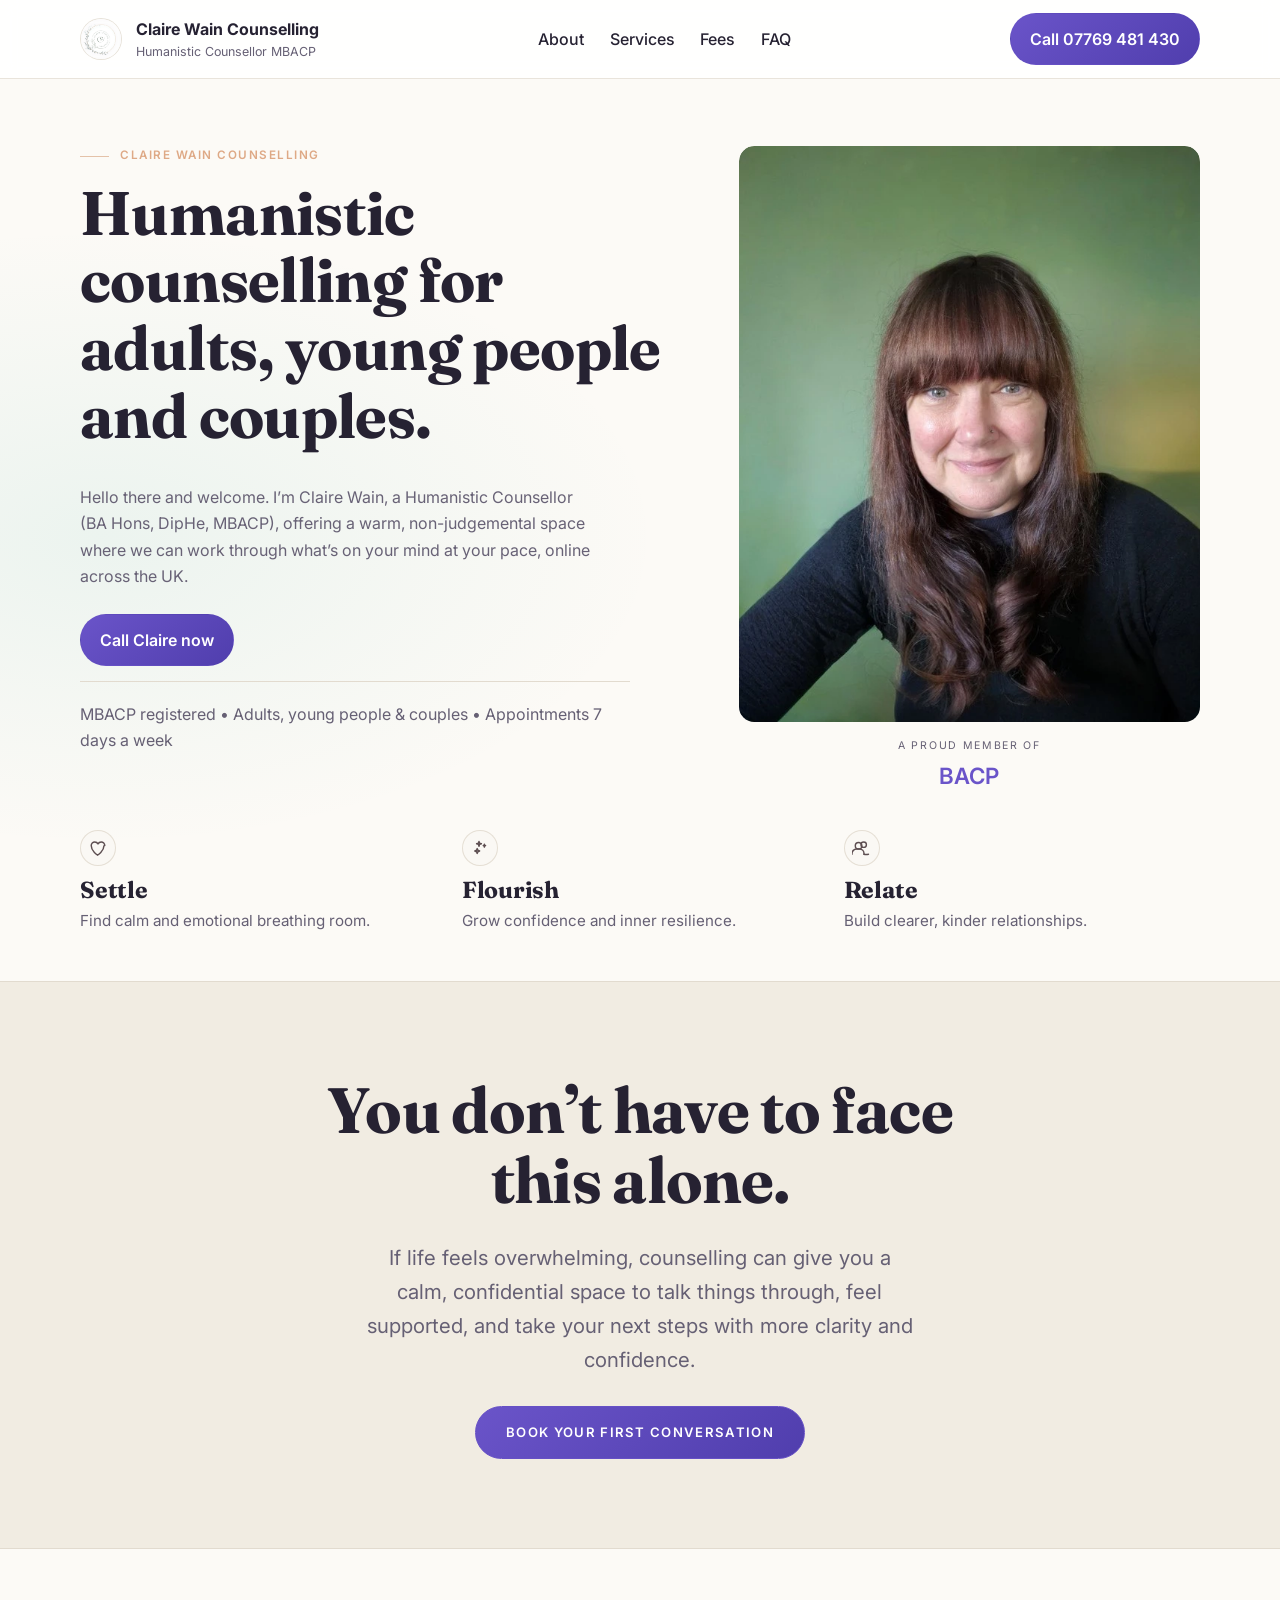
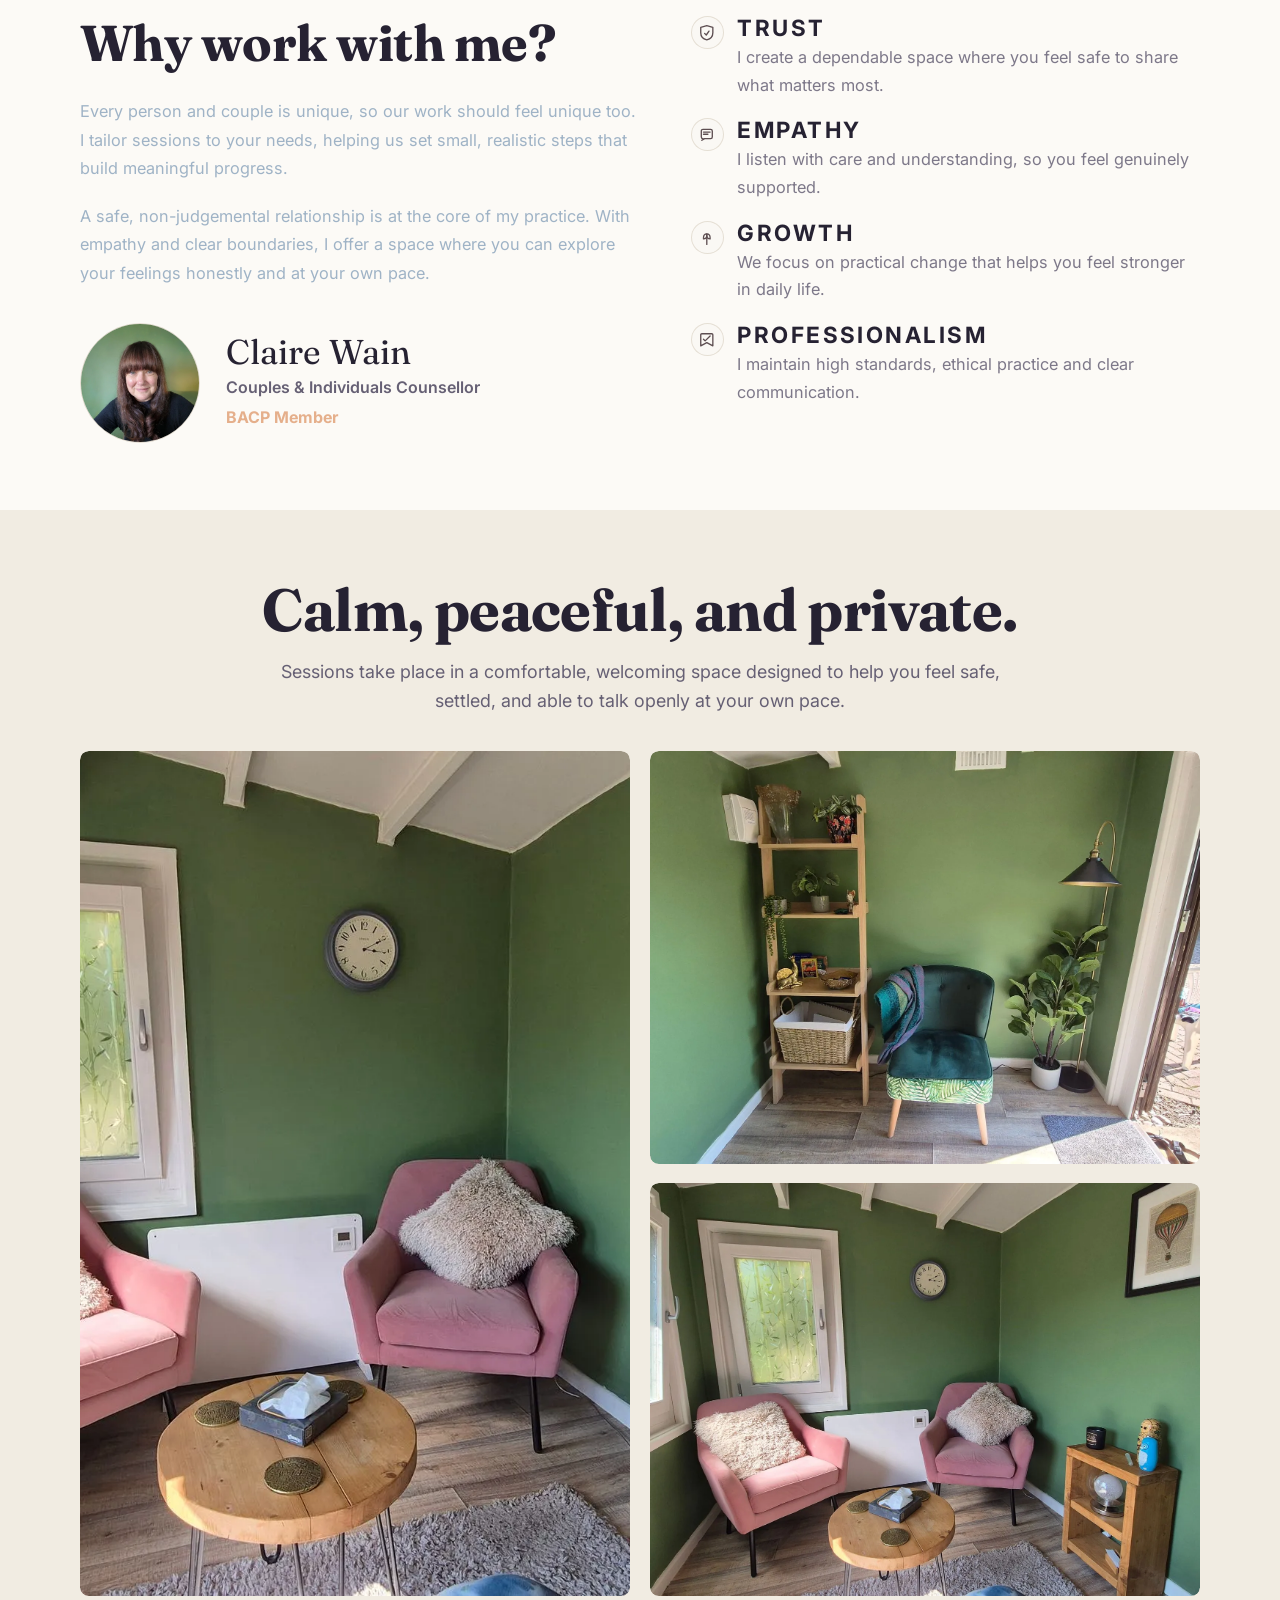
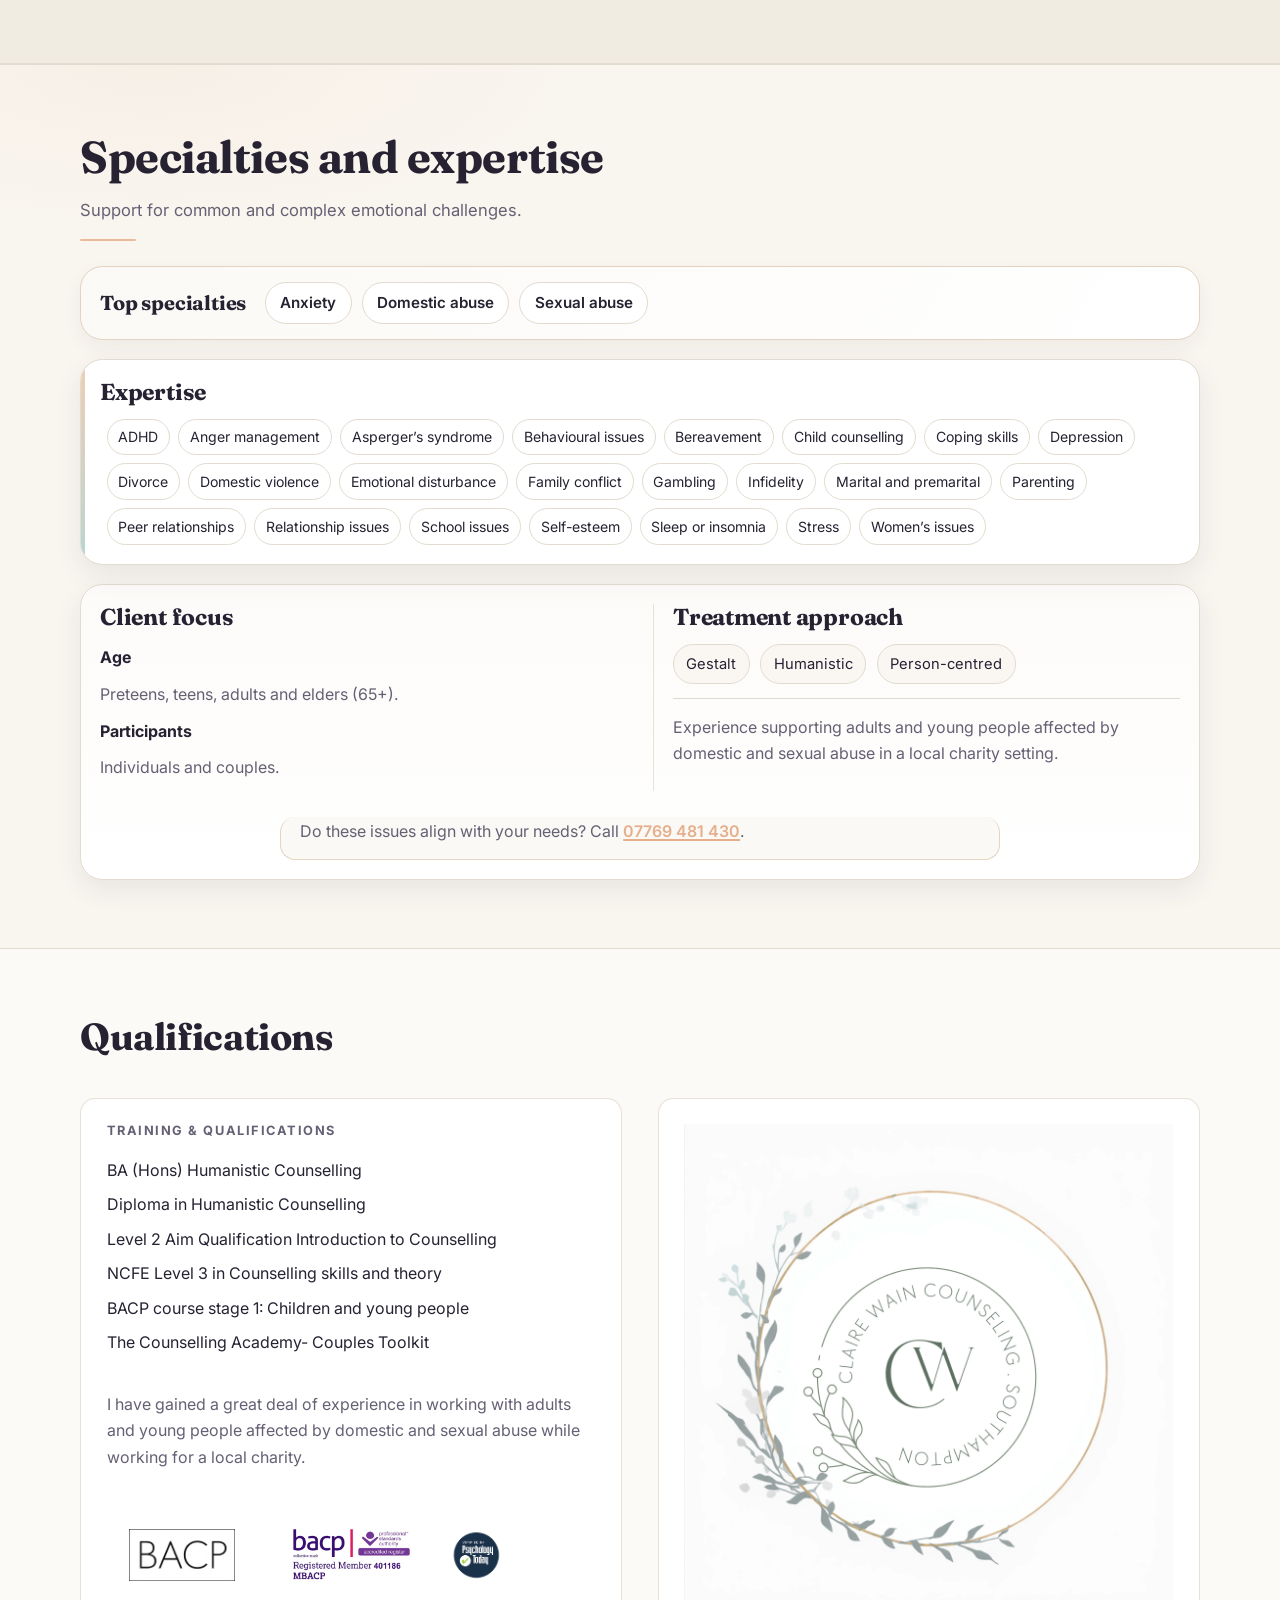
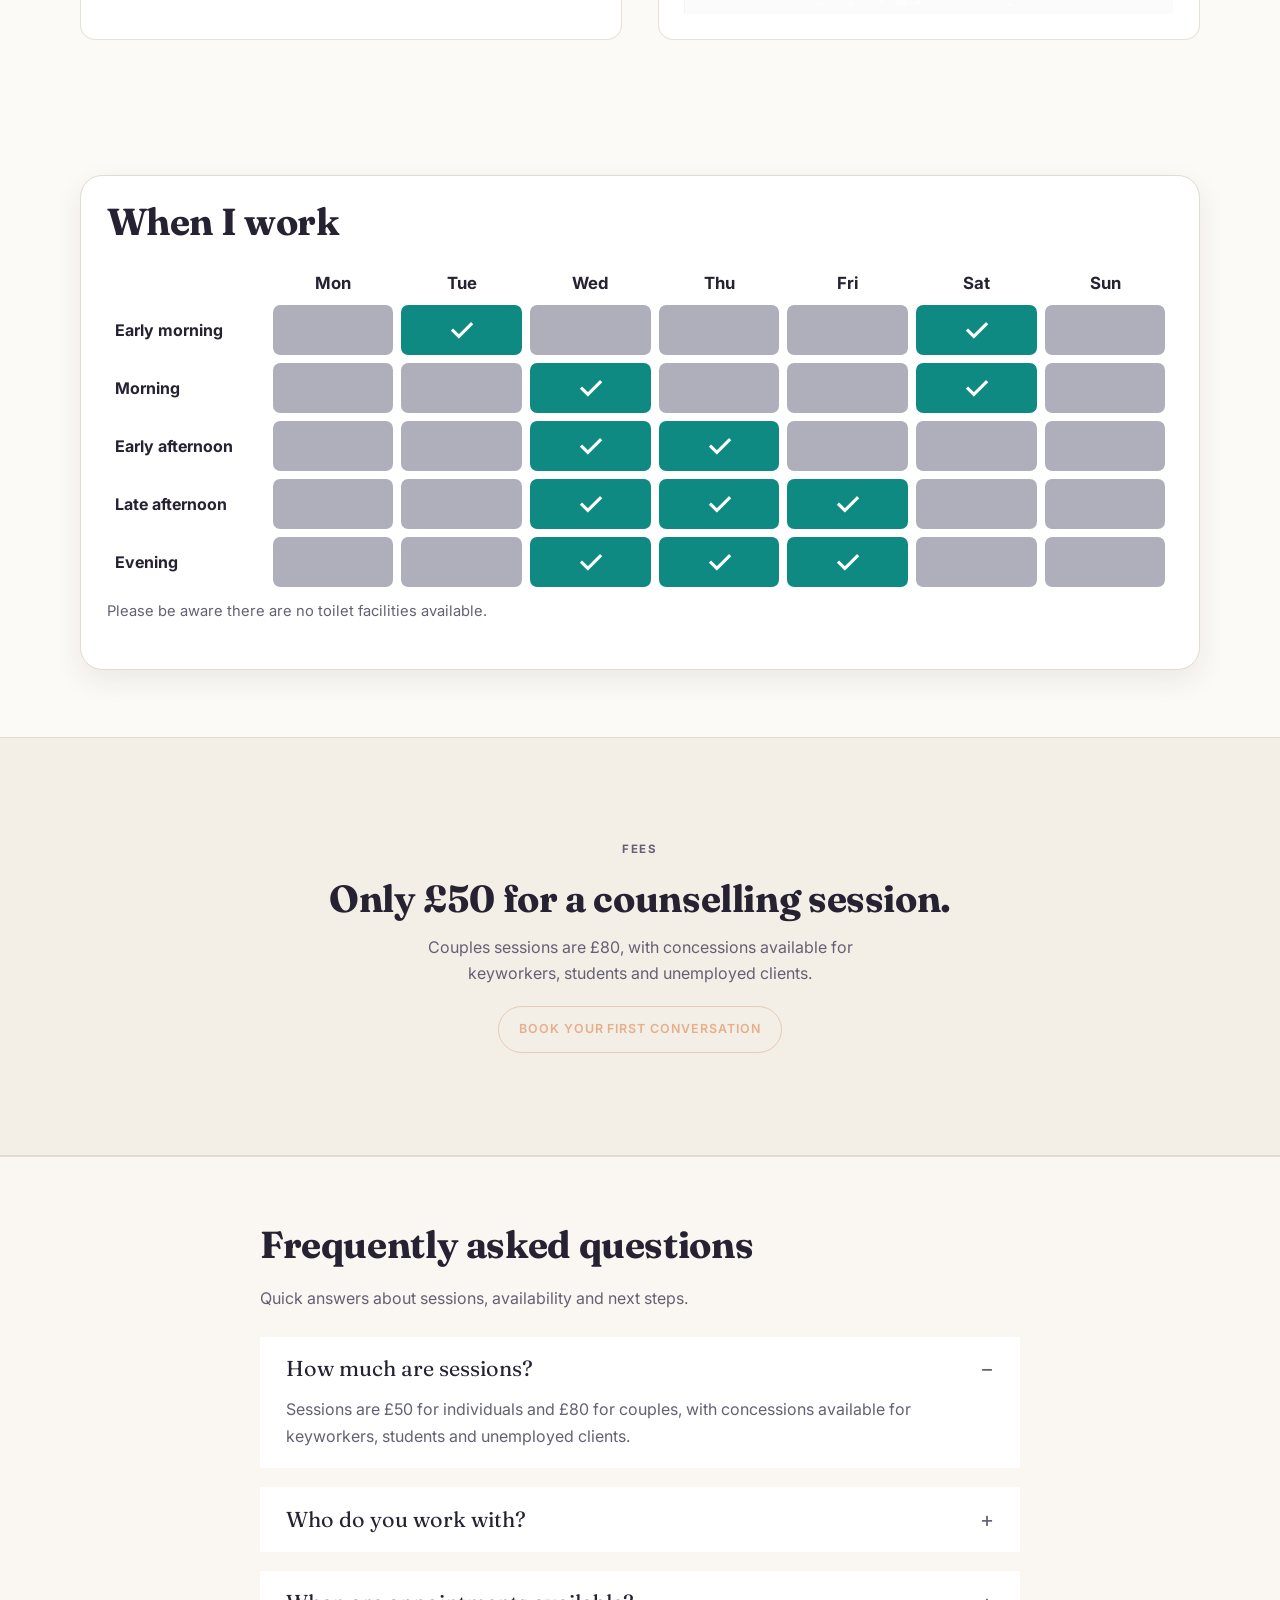
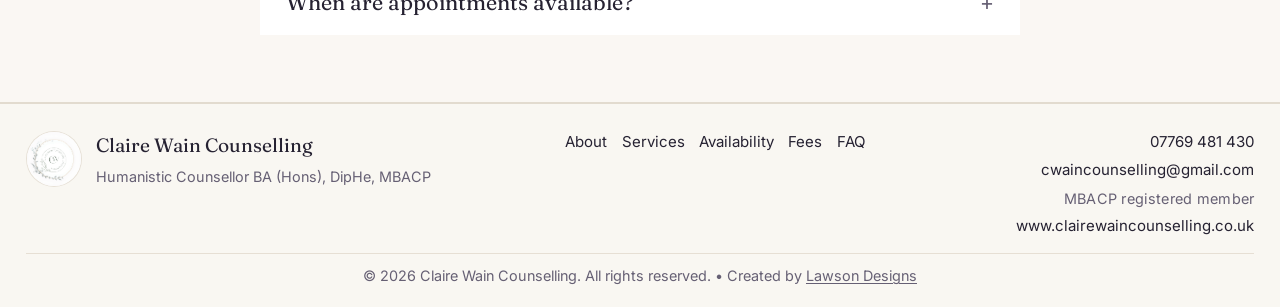
==== commit 49a1aba4: "update" ====
--- a/index.html
+++ b/index.html
@@ -527,11 +527,12 @@
 
       <div class="footer-contact">
         <p><a href="tel:07769481430">07769 481 430</a></p>
+        <p><a href="mailto:cwaincounselling@gmail.com">cwaincounselling@gmail.com</a></p>
         <p class="footer-trust">MBACP registered member</p>
         <p><a href="https://www.clairewaincounselling.co.uk/">www.clairewaincounselling.co.uk</a></p>
       </div>
 
-      <p class="footer-meta">© <span id="year"></span> Claire Wain Counselling. All rights reserved.</p>
+      <p class="footer-meta">© <span id="year"></span> Claire Wain Counselling. All rights reserved. • Created by <a class="footer-credit" href="https://lawsondesigns.net/" target="_blank" rel="noopener noreferrer">Lawson Designs</a></p>
     </div>
   </footer>
 
--- a/styles.css
+++ b/styles.css
@@ -1336,6 +1336,15 @@
   grid-area: meta;
   padding-top: var(--space-2);
   border-top: 1px solid color-mix(in srgb, var(--color-border) 82%, transparent);
+  text-align: center;
+  justify-self: center;
+  width: 100%;
+}
+
+.footer-meta .footer-credit {
+  color: inherit;
+  text-decoration: underline;
+  text-underline-offset: 0.15em;
 }
 
 @media (max-width: 980px) {
